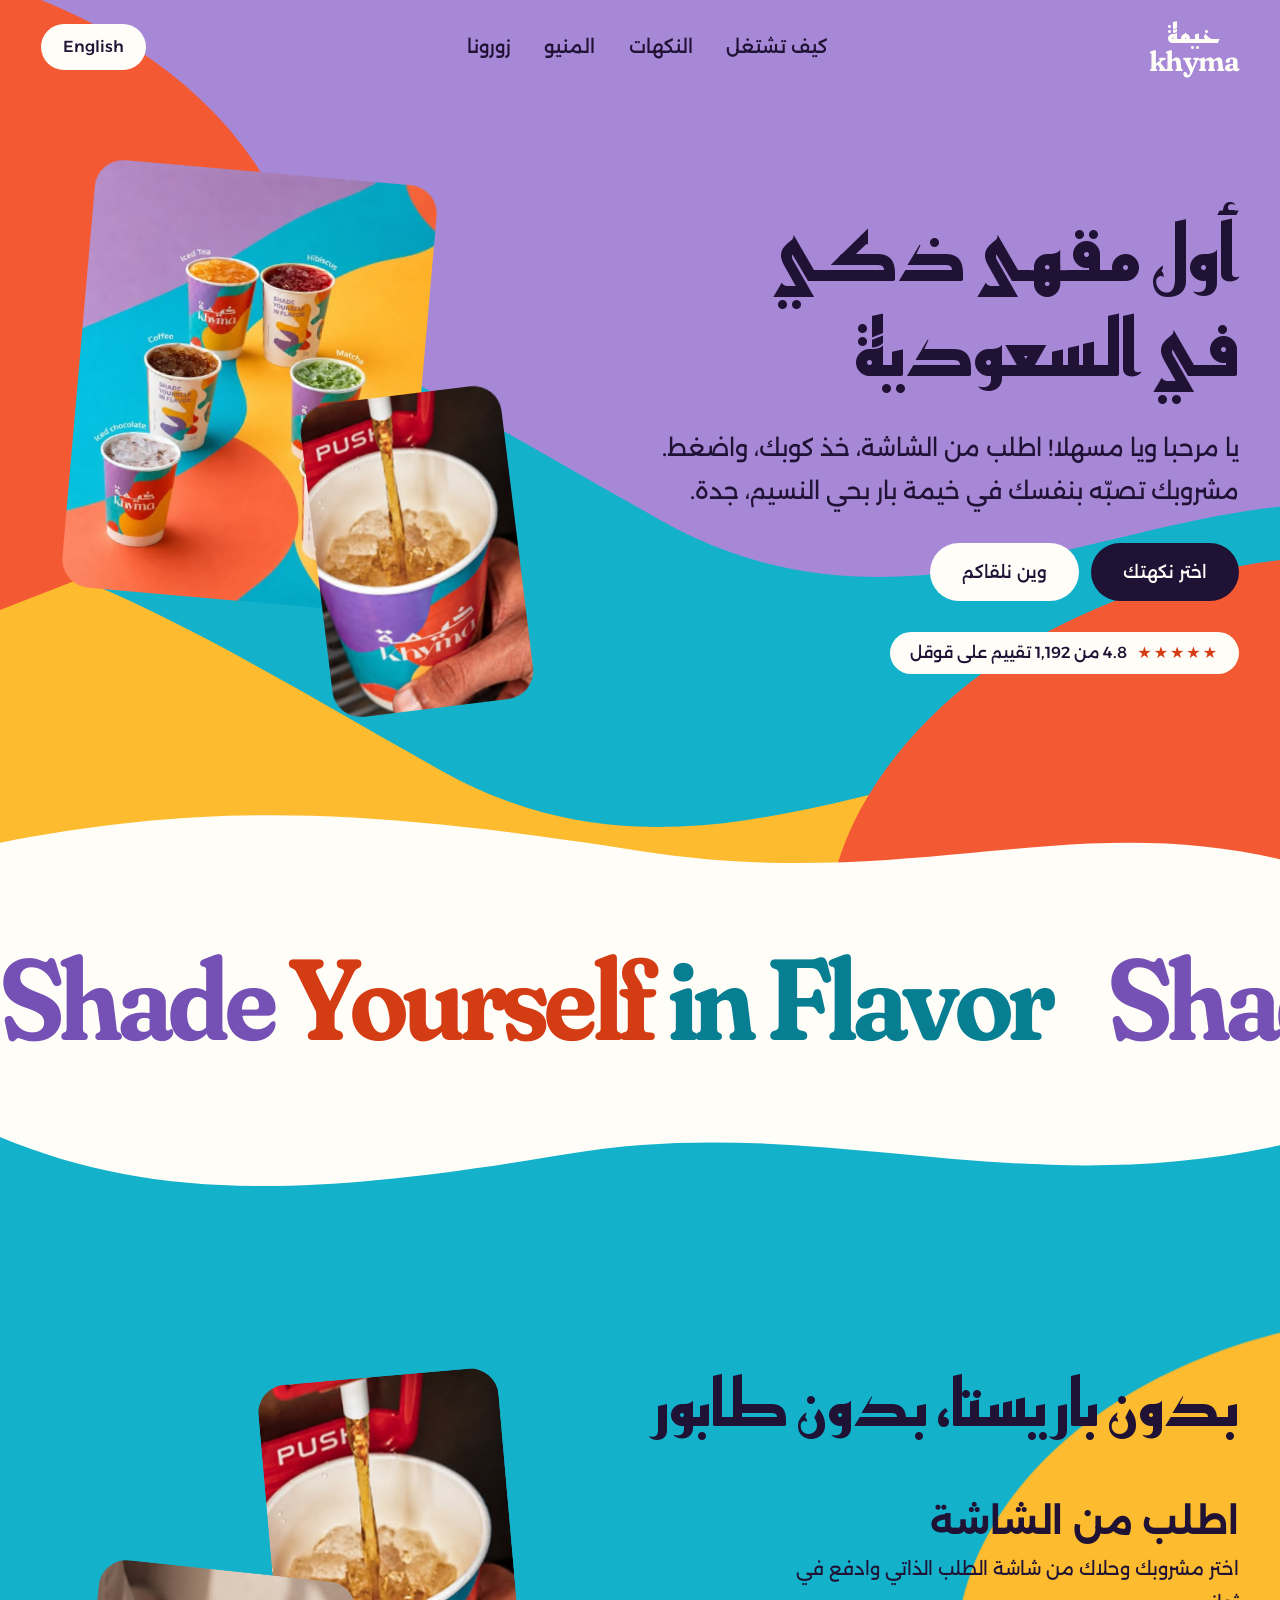
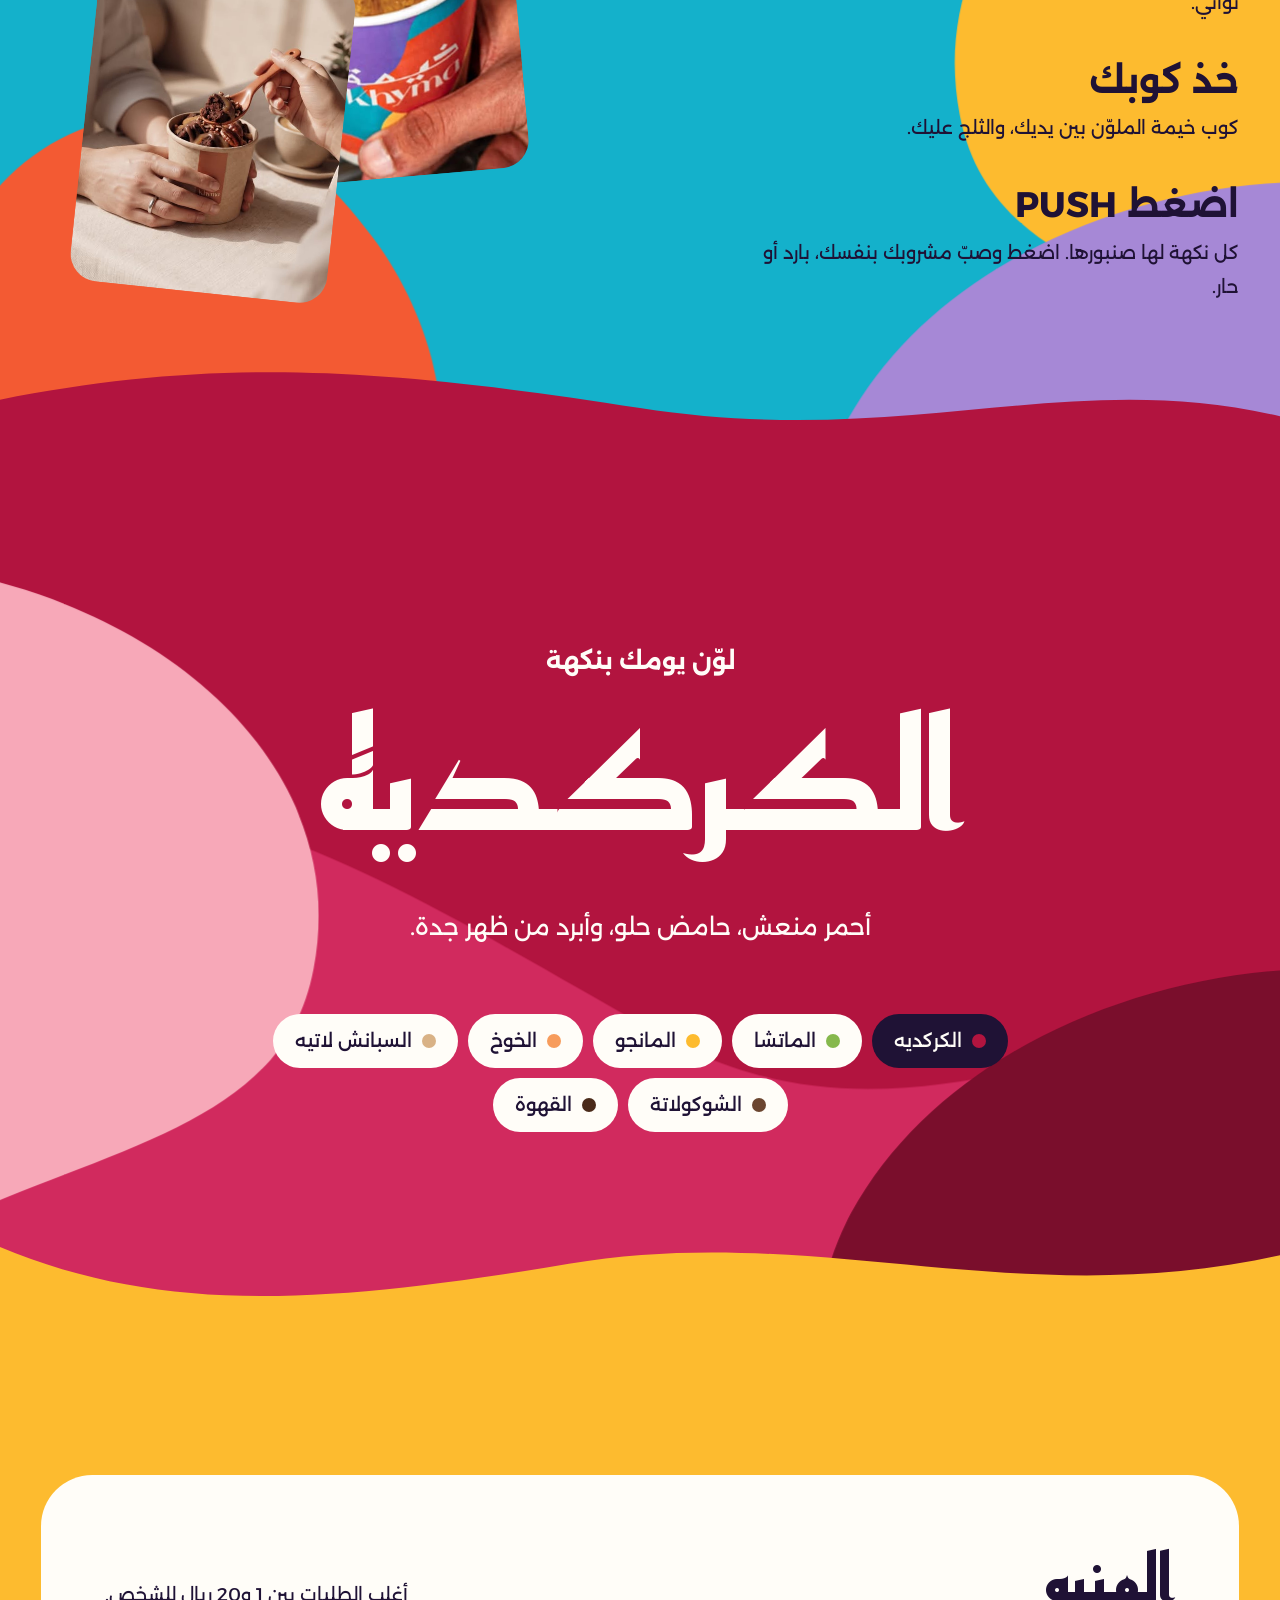
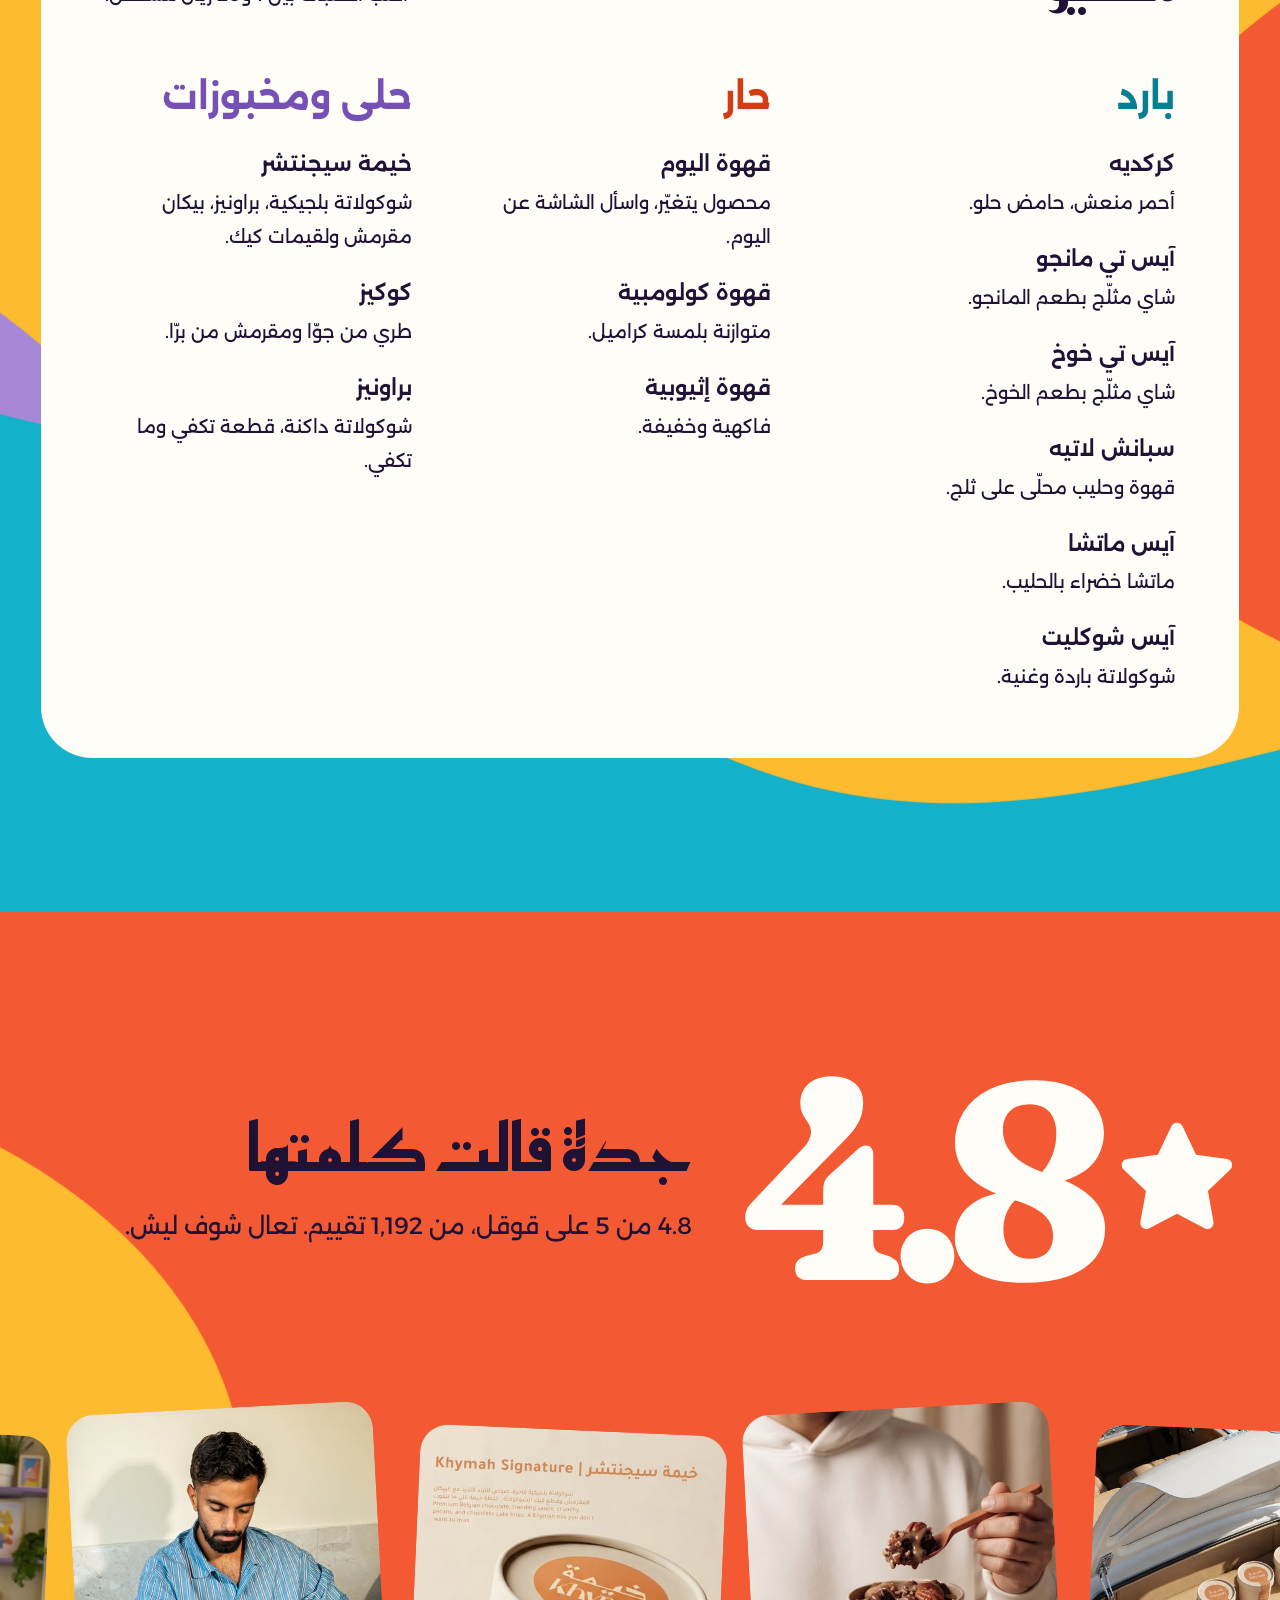
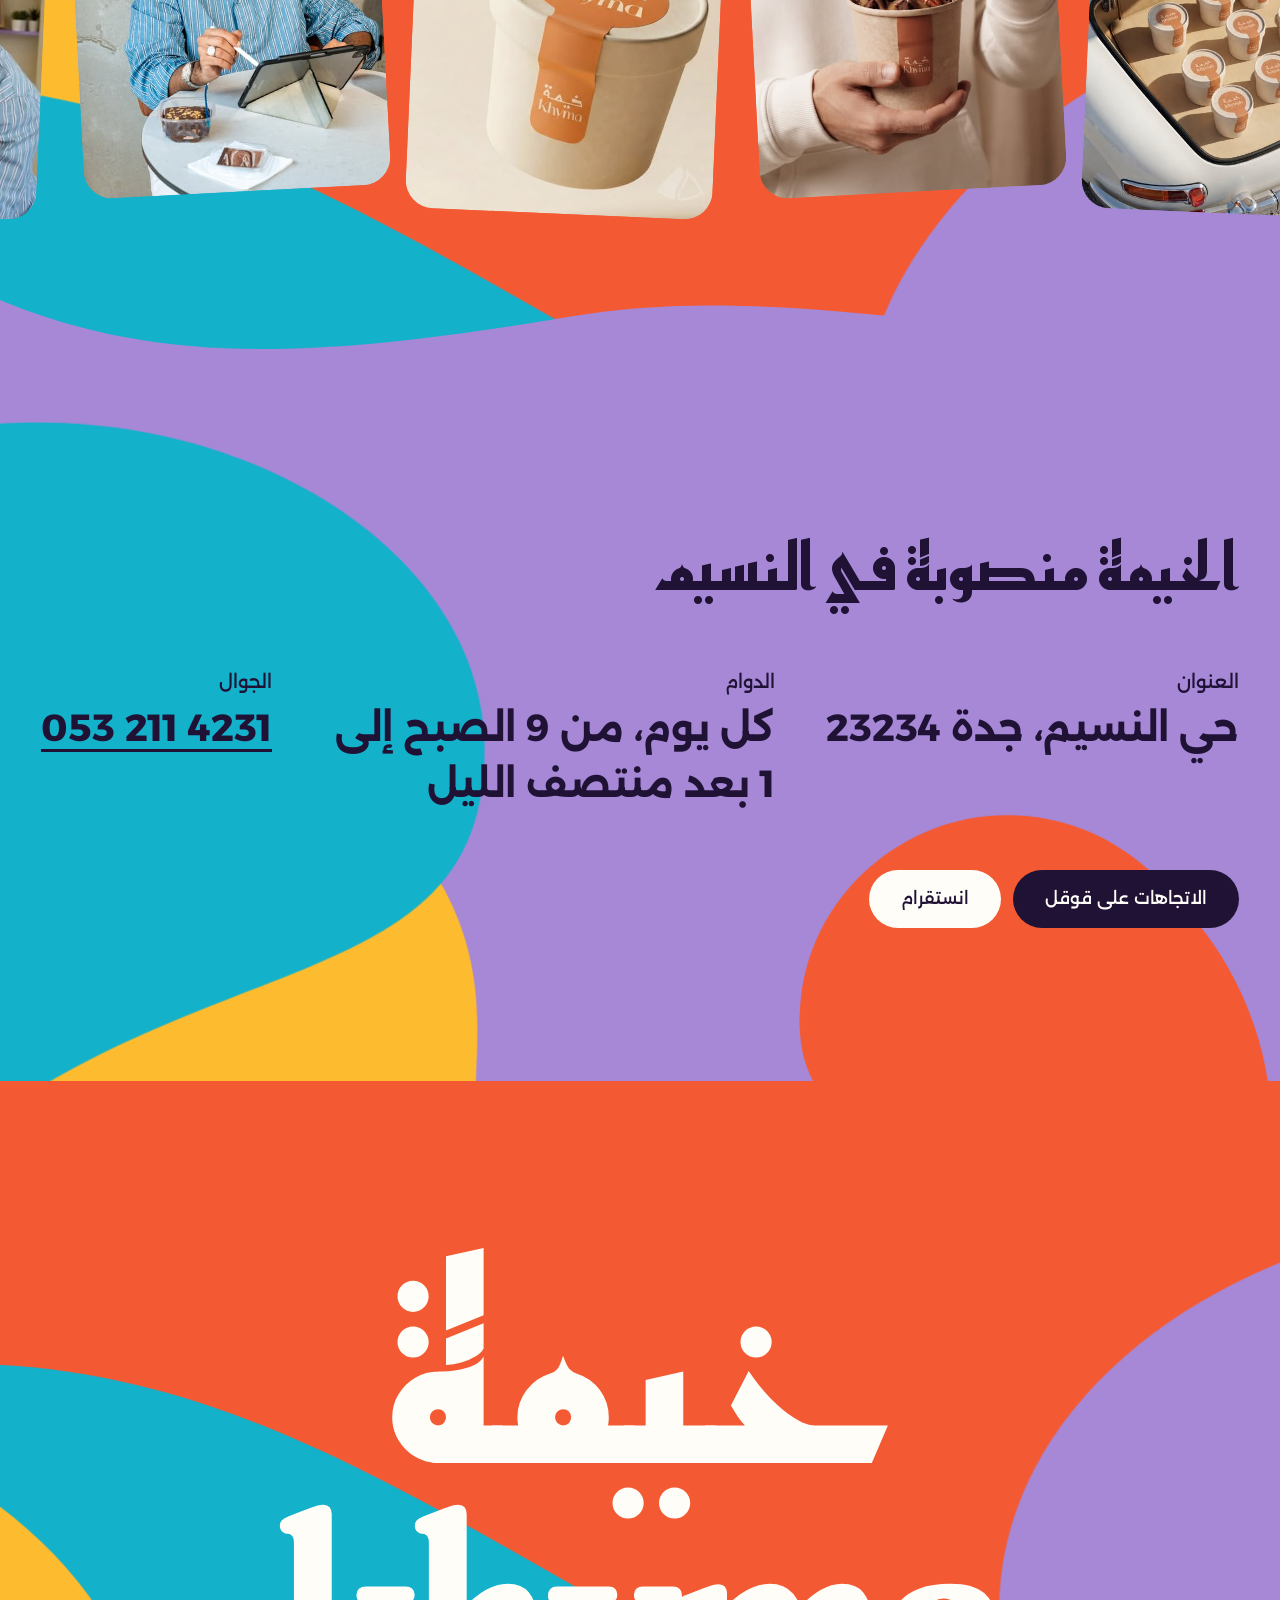
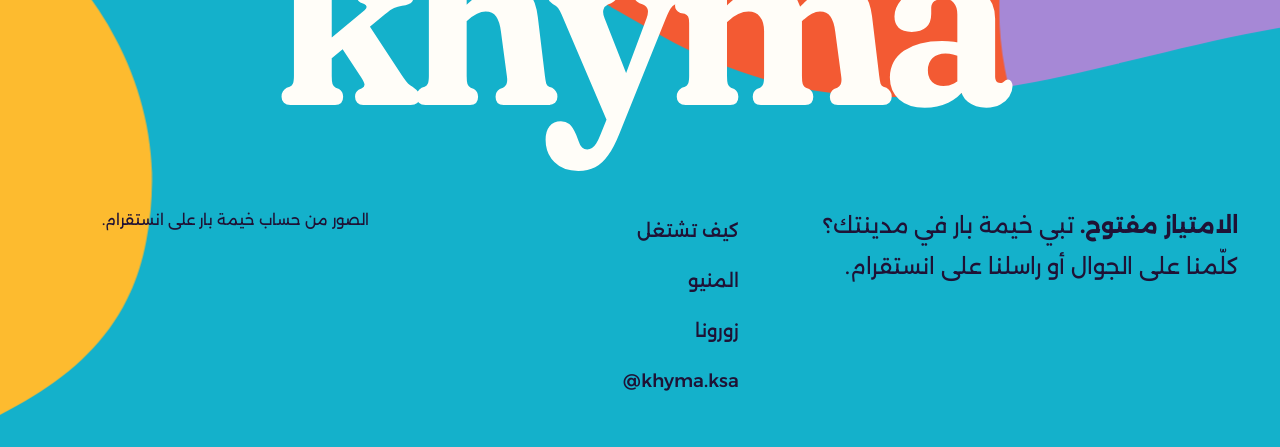
==== index.html @ 9ad88adf "Khyma Bar site: Arabic home page, English at /en/, Google business details" ====
<!doctype html>
<html lang="ar" dir="rtl">
<head>
<meta charset="utf-8">
<meta name="viewport" content="width=device-width, initial-scale=1">
<title>خيمة بار — أول مقهى ذكي في السعودية</title>
<meta name="description" content="خيمة بار في حي النسيم بجدة: أول مقهى ذكي بخدمة ذاتية في السعودية.">
<link rel="canonical" href="https://khyma.example/">
<link rel="alternate" hreflang="ar" href="https://khyma.example/">
<link rel="alternate" hreflang="en" href="https://khyma.example/en/">
<link rel="alternate" hreflang="x-default" href="https://khyma.example/">
<script type="application/ld+json">{"@context":"https://schema.org","@type":"CafeOrCoffeeShop","name":"خيمة بار | Khyma Bar","alternateName":["Khyma Bar","خيمة بار","KhymaBar"],"description":"First Smart Coffee Shop أول مقهى ذكي","url":"https://khyma.example/","image":"https://khyma.example/assets/cups.jpg","telephone":"+966532114231","priceRange":"SAR 1–20","servesCuisine":["Coffee","Iced drinks","Desserts"],"address":{"@type":"PostalAddress","streetAddress":"An Naseem","addressLocality":"Jeddah","postalCode":"23234","addressCountry":"SA"},"openingHoursSpecification":[{"@type":"OpeningHoursSpecification","dayOfWeek":["Monday","Tuesday","Wednesday","Thursday","Friday","Saturday","Sunday"],"opens":"09:00","closes":"01:00"}],"hasMap":"https://share.google/LYpn0xB94XX6vzRKe","sameAs":["https://www.instagram.com/khyma.ksa/"]}</script>
<meta name="theme-color" content="#A688D6">
<meta property="og:type" content="website">
<meta property="og:title" content="خيمة بار — أول مقهى ذكي في السعودية">
<meta property="og:url" content="https://khyma.example/">
<meta property="og:locale" content="ar_SA">
<meta property="og:locale:alternate" content="en_US">
<meta property="og:description" content="خيمة بار في حي النسيم بجدة: أول مقهى ذكي بخدمة ذاتية في السعودية.">
<meta property="og:image" content="https://khyma.example/assets/cups.jpg">
<link rel="icon" href="data:image/svg+xml,%3Csvg xmlns='http://www.w3.org/2000/svg' viewBox='0 0 64 64'%3E%3Crect width='64' height='64' rx='18' fill='%23A688D6'/%3E%3Cpath d='M0 40C14 28 26 46 40 34S56 14 64 20V64H0Z' fill='%2314B1CB'/%3E%3Cpath d='M64 6C50 2 38 14 42 28C45 40 56 38 64 46Z' fill='%23F35A33'/%3E%3Cpath d='M0 64V44C10 38 22 44 26 54C28 60 26 62 30 64Z' fill='%23FDBB2F'/%3E%3C/svg%3E">
<link rel="preconnect" href="https://fonts.googleapis.com">
<link rel="preconnect" href="https://fonts.gstatic.com" crossorigin>
<link href="https://fonts.googleapis.com/css2?family=Fraunces:opsz,wght,SOFT,WONK@9..144,400..800,100,1&family=Reem+Kufi:wght@400..700&family=Alexandria:wght@300..700&display=swap" rel="stylesheet">
<link rel="stylesheet" href="styles.css">
<script>document.documentElement.classList.add('js')</script>
</head>
<body>

<!-- the five wave shapes every mural on the page is cut from -->
<svg width="0" height="0" style="position:absolute" aria-hidden="true">
  <defs>
    <path id="w-sweep" d="M-200 560C120 380 380 700 700 520S1240 180 1640 320V1100H-200Z"/>
    <path id="w-tongue" d="M1640 -40C1320 -80 1010 120 1060 380C1100 590 1380 560 1640 760Z"/>
    <path id="w-hill" d="M-200 1100V470C40 380 380 470 500 690C590 860 470 980 600 1100Z"/>
    <path id="w-cap" d="M-200 -200H820C760 60 520 120 380 300C250 470 20 420 -200 560Z"/>
    <path id="w-drop" d="M0 -160C150 -190 290 -70 280 80C272 200 150 190 120 300C90 410 -90 430 -190 330C-290 230 -250 60 -170 -40C-120 -105 -70 -146 0 -160Z"/>
  </defs>
</svg>

<header class="bar">
  <a class="logo" href="#top" aria-label="Khyma Bar"><span class="logo-ar">خيمة</span><span class="logo-en">khyma</span></a>
  <nav class="nav" aria-label="الرئيسية" data-i18n-attr="aria-label:nav.label">
    <a href="#how" data-i18n="nav.how">كيف تشتغل</a>
    <a href="#flavour" data-i18n="nav.flavour">النكهات</a>
    <a href="#menu" data-i18n="nav.menu">المنيو</a>
    <a href="#visit" data-i18n="nav.visit">زورونا</a>
  </nav>
  <a class="lang" id="lang" href="en/" lang="en" hreflang="en">English</a>
</header>

<main id="top">

<!-- HERO -->
<section class="scene hero" style="--base:var(--lav)">
  <div class="mural" aria-hidden="true"><svg viewBox="0 0 1440 900" preserveAspectRatio="xMidYMid slice">
    <g class="par" style="--s:70"><use class="dr" href="#w-sweep" fill="var(--teal)"/></g>
    <g class="par" style="--s:120"><g transform="translate(220 250)"><use class="dr" href="#w-sweep" fill="var(--sun)" style="--t:31s"/></g></g>
    <g class="par" style="--s:40"><use class="dr" href="#w-tongue" fill="var(--coral)" style="--t:23s"/></g>
    <g class="par" style="--s:160"><g transform="translate(0 120)"><use class="dr" href="#w-hill" fill="var(--coral)" style="--t:27s"/></g></g>
  </svg></div>
  <div class="hero-text">
    <h1 data-i18n="hero.h1">أول مقهى ذكي في السعودية</h1>
    <p class="lead" data-i18n="hero.lead">يا مرحبا ويا مسهلا! اطلب من الشاشة، خذ كوبك، واضغط. مشروبك تصبّه بنفسك في خيمة بار بحي النسيم، جدة.</p>
    <div class="actions">
      <a class="btn" href="#flavour" data-i18n="hero.cta">اختر نكهتك</a>
      <a class="btn btn-light" href="#visit" data-i18n="hero.visit">وين نلقاكم</a>
    </div>
    <p class="rating"><span class="stars" aria-hidden="true">★★★★★</span> <span data-i18n="hero.rating">4.8 من 1,192 تقييم على قوقل</span></p>
  </div>
  <div class="hero-pics">
    <img class="pic pic-a" src="assets/cups.jpg" width="512" height="640" alt="ستة أكواب خيمة الملوّنة: شاي مثلّج، كركديه، قهوة، ماتشا، شوكولاتة مثلّجة وسبانش لاتيه" data-i18n-attr="alt:alt.cups">
    <img class="pic pic-b" src="assets/pour.jpg" width="360" height="640" alt="القهوة تنصبّ على الثلج في كوب خيمة تحت زر PUSH" data-i18n-attr="alt:alt.pour">
  </div>
</section>

<!-- BRAND LINE -->
<section class="scene line" style="--base:var(--paper)" aria-label="Shade Yourself in Flavor">
  <svg class="edge" viewBox="0 0 1440 120" preserveAspectRatio="none" aria-hidden="true"><path d="M0 120V70C240 10 420 110 720 60S1200 0 1440 50V120Z"/></svg>
  <div class="marquee" dir="ltr" lang="en">
    <p class="track"><span><b class="t-lav">Shade</b> <b class="t-coral">Yourself</b> <b class="t-teal">in Flavor</b></span><span aria-hidden="true"><b class="t-lav">Shade</b> <b class="t-coral">Yourself</b> <b class="t-teal">in Flavor</b></span><span aria-hidden="true"><b class="t-lav">Shade</b> <b class="t-coral">Yourself</b> <b class="t-teal">in Flavor</b></span></p>
  </div>
</section>

<!-- HOW -->
<section class="scene how" id="how" style="--base:var(--teal)">
  <svg class="edge" viewBox="0 0 1440 120" preserveAspectRatio="none" aria-hidden="true"><path d="M0 120V40C300 110 520 0 800 50S1260 110 1440 30V120Z"/></svg>
  <div class="mural" aria-hidden="true"><svg viewBox="0 0 1440 900" preserveAspectRatio="xMidYMid slice">
    <g class="par" style="--s:50"><g transform="translate(1440 190) scale(-1 1)"><use class="dr" href="#w-tongue" fill="var(--sun)"/></g></g>
    <g class="par" style="--s:130"><g transform="translate(0 260)"><use class="dr" href="#w-hill" fill="var(--lav)" style="--t:29s"/></g></g>
    <g class="par" style="--s:90"><g transform="translate(1180 760)"><use class="dr" href="#w-drop" fill="var(--coral)" style="--t:21s"/></g></g>
  </svg></div>
  <div class="how-text">
    <h2 data-i18n="how.h2">بدون باريستا، بدون طابور</h2>
    <ol class="steps">
      <li class="rv"><h3 data-i18n="how.s1">اطلب من الشاشة</h3><p data-i18n="how.s1p">اختر مشروبك وحلاك من شاشة الطلب الذاتي وادفع في ثواني.</p></li>
      <li class="rv"><h3 data-i18n="how.s2">خذ كوبك</h3><p data-i18n="how.s2p">كوب خيمة الملوّن بين يديك، والثلج عليك.</p></li>
      <li class="rv"><h3 data-i18n="how.s3">اضغط PUSH</h3><p data-i18n="how.s3p">كل نكهة لها صنبورها. اضغط وصبّ مشروبك بنفسك، بارد أو حار.</p></li>
    </ol>
  </div>
  <div class="how-pics">
    <img class="pic pic-c rv" src="assets/pour.jpg" width="360" height="640" alt="" loading="lazy">
    <img class="pic pic-d rv" src="assets/dessert-table.jpg" width="512" height="640" alt="علبة خيمة سيجنتشر جنب فنجان قهوة" data-i18n-attr="alt:alt.table" loading="lazy">
  </div>
</section>

<!-- FLAVOUR: the live thing -->
<section class="scene flavour" id="flavour" style="--base:var(--fa)">
  <svg class="edge" viewBox="0 0 1440 120" preserveAspectRatio="none" aria-hidden="true"><path d="M0 120V70C240 10 420 110 720 60S1200 0 1440 50V120Z"/></svg>
  <div class="mural" aria-hidden="true"><svg viewBox="0 0 1440 900" preserveAspectRatio="xMidYMid slice">
    <g class="par" style="--s:80"><g transform="translate(0 140)"><use class="dr" href="#w-sweep" fill="var(--fb)"/></g></g>
    <g class="par" style="--s:140"><g transform="translate(0 200)"><use class="dr" href="#w-hill" fill="var(--fc)" style="--t:25s"/></g></g>
    <g class="par" style="--s:50"><g transform="translate(0 190)"><use class="dr" href="#w-tongue" fill="var(--fd)" style="--t:33s"/></g></g>
  </svg></div>
  <div class="flavour-in">
    <h2><span class="f-pre" data-i18n="fl.pre">لوّن يومك بنكهة</span> <span class="f-name" id="fName">الكركديه</span></h2>
    <p class="f-desc" id="fDesc" aria-live="polite"></p>
    <fieldset class="chips" id="chips"><legend class="sr" data-i18n="fl.legend">اختر النكهة</legend></fieldset>
  </div>
</section>

<!-- MENU -->
<section class="scene menu" id="menu" style="--base:var(--sun)">
  <svg class="edge" viewBox="0 0 1440 120" preserveAspectRatio="none" aria-hidden="true"><path d="M0 120V40C300 110 520 0 800 50S1260 110 1440 30V120Z"/></svg>
  <div class="mural" aria-hidden="true"><svg viewBox="0 0 1440 900" preserveAspectRatio="xMidYMid slice">
    <g class="par" style="--s:50"><g transform="translate(1440 180) scale(-1 1)"><use class="dr" href="#w-tongue" fill="var(--coral)"/></g></g>
    <g class="par" style="--s:60"><g transform="translate(0 420)"><use class="dr" href="#w-tongue" fill="var(--lav)" style="--t:30s"/></g></g>
    <g class="par" style="--s:150"><g transform="translate(0 330)"><use class="dr" href="#w-sweep" fill="var(--teal)" style="--t:24s"/></g></g>
  </svg></div>
  <div class="sheet">
    <div class="sheet-head">
      <h2 data-i18n="menu.h2">المنيو</h2>
      <p data-i18n="menu.note">أغلب الطلبات بين 1 و20 ريال للشخص.</p>
    </div>
    <div class="cols">
      <div class="col rv"><h3 class="t-teal" data-i18n="menu.cold">بارد</h3><ul>
        <li><strong data-i18n="m.hib">كركديه</strong><span data-i18n="m.hibp">أحمر منعش، حامض حلو.</span></li>
        <li><strong data-i18n="m.mango">آيس تي مانجو</strong><span data-i18n="m.mangop">شاي مثلّج بطعم المانجو.</span></li>
        <li><strong data-i18n="m.peach">آيس تي خوخ</strong><span data-i18n="m.peachp">شاي مثلّج بطعم الخوخ.</span></li>
        <li><strong data-i18n="m.span">سبانش لاتيه</strong><span data-i18n="m.spanp">قهوة وحليب محلّى على ثلج.</span></li>
        <li><strong data-i18n="m.matcha">آيس ماتشا</strong><span data-i18n="m.matchap">ماتشا خضراء بالحليب.</span></li>
        <li><strong data-i18n="m.choc">آيس شوكليت</strong><span data-i18n="m.chocp">شوكولاتة باردة وغنية.</span></li>
      </ul></div>
      <div class="col rv"><h3 class="t-coral" data-i18n="menu.hot">حار</h3><ul>
        <li><strong data-i18n="m.day">قهوة اليوم</strong><span data-i18n="m.dayp">محصول يتغيّر، واسأل الشاشة عن اليوم.</span></li>
        <li><strong data-i18n="m.col">قهوة كولومبية</strong><span data-i18n="m.colp">متوازنة بلمسة كراميل.</span></li>
        <li><strong data-i18n="m.eth">قهوة إثيوبية</strong><span data-i18n="m.ethp">فاكهية وخفيفة.</span></li>
      </ul></div>
      <div class="col rv"><h3 class="t-lav" data-i18n="menu.sweet">حلى ومخبوزات</h3><ul>
        <li><strong data-i18n="m.sig">خيمة سيجنتشر</strong><span data-i18n="m.sigp">شوكولاتة بلجيكية، براونيز، بيكان مقرمش ولقيمات كيك.</span></li>
        <li><strong data-i18n="m.cookie">كوكيز</strong><span data-i18n="m.cookiep">طري من جوّا ومقرمش من برّا.</span></li>
        <li><strong data-i18n="m.brownie">براونيز</strong><span data-i18n="m.browniep">شوكولاتة داكنة، قطعة تكفي وما تكفي.</span></li>
      </ul></div>
    </div>
  </div>
</section>

<!-- PROOF + GALLERY -->
<section class="scene seen" id="seen" style="--base:var(--coral)">
  <svg class="edge" viewBox="0 0 1440 120" preserveAspectRatio="none" aria-hidden="true"><path d="M0 120V70C240 10 420 110 720 60S1200 0 1440 50V120Z"/></svg>
  <div class="mural" aria-hidden="true"><svg viewBox="0 0 1440 900" preserveAspectRatio="xMidYMid slice">
    <g class="par" style="--s:50"><g transform="translate(0 190)"><use class="dr" href="#w-tongue" fill="var(--sun)"/></g></g>
    <g class="par" style="--s:140"><g transform="translate(0 180)"><use class="dr" href="#w-hill" fill="var(--lav)" style="--t:28s"/></g></g>
    <g class="par" style="--s:100"><g transform="translate(0 420)"><use class="dr" href="#w-sweep" fill="var(--teal)" style="--t:34s"/></g></g>
  </svg></div>
  <div class="proof">
    <p class="big" aria-hidden="true">4.8<svg class="star" viewBox="0 0 24 24"><path d="M12 2.5l2.9 6.1 6.6.9-4.8 4.6 1.2 6.6L12 17.6 6.1 20.7l1.2-6.6L2.5 9.5l6.6-.9z"/></svg></p>
    <div>
      <h2 data-i18n="seen.h2">جدة قالت كلمتها</h2>
      <p class="lead" data-i18n="seen.p">4.8 من 5 على قوقل، من 1,192 تقييم. تعال شوف ليش.</p>
    </div>
  </div>
  <div class="strip" id="strip" tabindex="0" role="group" aria-label="صور من خيمة" data-i18n-attr="aria-label:seen.strip">
    <div class="strip-in" id="stripIn">
      <img class="pic" src="assets/dessert-car.jpg" width="512" height="640" alt="ملعقة من خيمة سيجنتشر بالشوكولاتة والبيكان" data-i18n-attr="alt:alt.sig" loading="lazy">
      <img class="pic" src="assets/trunk.jpg" width="512" height="640" alt="شنطة سيارة مليانة علب خيمة سيجنتشر" data-i18n-attr="alt:alt.trunk" loading="lazy">
      <img class="pic" src="assets/dessert-hoodie.jpg" width="512" height="640" alt="علبة خيمة سيجنتشر في اليد" data-i18n-attr="alt:alt.hoodie" loading="lazy">
      <img class="pic" src="assets/tub.jpg" width="512" height="640" alt="علبة خيمة سيجنتشر" data-i18n-attr="alt:alt.tub" loading="lazy">
      <img class="pic" src="assets/guest.jpg" width="512" height="640" alt="ضيف يشتغل على الطاولة ومعه حلى خيمة" data-i18n-attr="alt:alt.guest" loading="lazy">
      <img class="pic" src="assets/shop.jpg" width="360" height="640" alt="ركن المشروبات الحارة داخل خيمة بار" data-i18n-attr="alt:alt.shop" loading="lazy">
    </div>
  </div>
</section>

<!-- VISIT -->
<section class="scene visit" id="visit" style="--base:var(--lav)">
  <svg class="edge" viewBox="0 0 1440 120" preserveAspectRatio="none" aria-hidden="true"><path d="M0 120V40C300 110 520 0 800 50S1260 110 1440 30V120Z"/></svg>
  <div class="mural" aria-hidden="true"><svg viewBox="0 0 1440 900" preserveAspectRatio="xMidYMid slice">
    <g class="par" style="--s:60"><g transform="translate(1440 0) scale(-1 1)"><use class="dr" href="#w-hill" fill="var(--sun)"/></g></g>
    <g class="par" style="--s:50"><g transform="translate(-160 200)"><use class="dr" href="#w-tongue" fill="var(--teal)" style="--t:26s"/></g></g>
    <g class="par" style="--s:90"><g transform="translate(260 800)"><use class="dr" href="#w-drop" fill="var(--coral)" style="--t:22s"/></g></g>
  </svg></div>
  <div class="visit-in">
    <h2 data-i18n="visit.h2">الخيمة منصوبة في النسيم</h2>
    <dl class="facts">
      <div class="rv"><dt data-i18n="visit.where">العنوان</dt><dd data-i18n="visit.wherev">حي النسيم، جدة 23234</dd></div>
      <div class="rv"><dt data-i18n="visit.when">الدوام</dt><dd data-i18n="visit.whenv">كل يوم، من 9 الصبح إلى 1 بعد منتصف الليل</dd></div>
      <div class="rv"><dt data-i18n="visit.call">الجوال</dt><dd><a href="tel:+966532114231" dir="ltr">053 211 4231</a></dd></div>
    </dl>
    <div class="actions">
      <a class="btn" href="https://share.google/LYpn0xB94XX6vzRKe" rel="noopener" data-i18n="visit.dir">الاتجاهات على قوقل</a>
      <a class="btn btn-light" href="https://www.instagram.com/khyma.ksa/" rel="noopener" data-i18n="visit.ig">انستقرام</a>
    </div>
  </div>
</section>

</main>

<footer class="scene foot" style="--base:var(--coral)">
  <svg class="edge" viewBox="0 0 1440 120" preserveAspectRatio="none" aria-hidden="true"><path d="M0 120V70C240 10 420 110 720 60S1200 0 1440 50V120Z"/></svg>
  <div class="mural" aria-hidden="true"><svg viewBox="0 0 1440 900" preserveAspectRatio="xMidYMid slice">
    <g class="par" style="--s:50"><g transform="translate(1440 170) scale(-1 1)"><use class="dr" href="#w-tongue" fill="var(--lav)"/></g></g>
    <g class="par" style="--s:90"><use class="dr" href="#w-sweep" fill="var(--teal)" style="--t:30s"/></g>
    <g class="par" style="--s:50"><g transform="translate(120 330)"><use class="dr" href="#w-tongue" fill="var(--sun)" style="--t:24s"/></g></g>
  </svg></div>
  <div class="foot-in">
    <p class="wordmark" aria-hidden="true"><span class="logo-ar">خيمة</span><span class="logo-en">khyma</span></p>
    <div class="foot-row">
      <p class="foot-fr"><strong data-i18n="foot.fr">الامتياز مفتوح.</strong> <span data-i18n="foot.frp">تبي خيمة بار في مدينتك؟ كلّمنا على الجوال أو راسلنا على انستقرام.</span></p>
      <nav class="foot-links" aria-label="Footer">
        <a href="#how" data-i18n="nav.how">كيف تشتغل</a>
        <a href="#menu" data-i18n="nav.menu">المنيو</a>
        <a href="#visit" data-i18n="nav.visit">زورونا</a>
        <a href="https://www.instagram.com/khyma.ksa/" rel="noopener" dir="ltr">@khyma.ksa</a>
      </nav>
      <p class="foot-credit" data-i18n="foot.credit">الصور من حساب خيمة بار على انستقرام.</p>
    </div>
  </div>
</footer>

<script src="i18n.js"></script>
<script src="app.js"></script>
</body>
</html>
---- styles.css ----
/* Khyma Bar — the page is one continuous mural, cut from the same waves as the cup wrap */
:root {
  --lav: #A688D6; --teal: #14B1CB; --coral: #F35A33; --sun: #FDBB2F;
  --paper: #FFFDF8; --ink: #1F1235;
  --lav-d: #7550B5; --coral-d: #D43C14; --teal-d: #087E93;
  --fa: #B2143F; --fb: #D12A5E; --fc: #7A0E2C; --fd: #F7A8B8; --fi: #FFFDF8;
  --m: clamp(18px, 3.2vw, 56px);
  --pad: clamp(96px, 12vw, 190px);
  --r: clamp(20px, 2.2vw, 32px);
  --ease: cubic-bezier(.2, .7, .2, 1);
  --display: "Fraunces", "Reem Kufi", serif;
  --text: "Alexandria", system-ui, sans-serif;
}
:lang(ar) { --display: "Reem Kufi", "Fraunces", serif; }
*, *::before, *::after { box-sizing: border-box; }
html { scroll-behavior: smooth; -webkit-text-size-adjust: 100%; }
body { margin: 0; background: var(--lav); color: var(--ink); font: 400 clamp(1rem, .95rem + .25vw, 1.1875rem)/1.6 var(--text); overflow-x: hidden; }
:lang(ar) body, body:lang(ar) { line-height: 1.85; }
img, svg { display: block; max-width: 100%; }
h1, h2, h3, p, ul, ol, dl, dd, fieldset { margin: 0; padding: 0; border: 0; }
ul, ol { list-style: none; }
a { color: inherit; }
h1, h2 {
  font-family: var(--display); font-weight: 650; font-variation-settings: "SOFT" 100, "WONK" 1;
  line-height: .96; letter-spacing: -0.035em; text-wrap: balance;
}
:lang(ar) :is(h1, h2) { font-weight: 700; line-height: 1.22; letter-spacing: 0; }
h1 { font-size: clamp(2.5rem, 1.2rem + 4.6vw, 5.4rem); }
:lang(en) h1 { font-size: clamp(2.4rem, 1rem + 3.9vw, 4.7rem); }
h2 { font-size: clamp(2.2rem, 1.2rem + 3.6vw, 4.5rem); }
h3 { font-family: var(--display); font-weight: 650; font-variation-settings: "SOFT" 100, "WONK" 1; font-size: clamp(1.5rem, 1.1rem + 1.4vw, 2.25rem); line-height: 1.1; letter-spacing: -0.02em; }
:lang(ar) h3 { font-family: var(--text); font-weight: 700; line-height: 1.5; letter-spacing: 0; }
.lead { font-size: clamp(1.125rem, 1rem + .6vw, 1.5rem); line-height: 1.5; max-width: 34ch; }
:lang(ar) .lead { line-height: 1.8; }
.sr { position: absolute; width: 1px; height: 1px; overflow: hidden; clip-path: inset(50%); white-space: nowrap; }
:focus-visible { outline: 3px solid var(--ink); outline-offset: 4px; border-radius: 6px; }
::selection { background: var(--ink); color: var(--paper); }
.t-lav { color: var(--lav-d); } .t-coral { color: var(--coral-d); } .t-teal { color: var(--teal-d); }

/* scenes and their murals */
.scene { position: relative; padding: var(--pad) var(--m); background: var(--base); transition: background-color .9s var(--ease); }
.scene > :not(.mural, .edge) { position: relative; z-index: 2; }
.mural { position: absolute; inset: 0; overflow: hidden; z-index: 0; }
.mural svg { width: 100%; height: 100%; }
.mural use { transition: fill .9s var(--ease); }
.par { transform: translate3d(0, calc(var(--p, 0) * var(--s, 60) * 1px), 0); will-change: transform; }
.dr { transform-box: fill-box; transform-origin: 50% 50%; animation: drift var(--t, 26s) ease-in-out infinite alternate; }
@keyframes drift { from { transform: translate(-22px, 12px) rotate(-2deg) scale(1); } to { transform: translate(26px, -16px) rotate(2.5deg) scale(1.05); } }
.edge { position: absolute; z-index: 1; inset-inline: 0; top: -99px; width: 100%; height: 100px; max-width: none; }
.edge path { fill: var(--base); transition: fill .9s var(--ease); }
[dir="rtl"] :is(.mural svg, .edge) { transform: scaleX(-1); }

/* buttons */
.btn {
  display: inline-flex; align-items: center; justify-content: center; min-height: 58px; padding: 0 32px; border-radius: 999px;
  background: var(--ink); color: var(--paper); font: 500 1.0625rem/1 var(--text); text-decoration: none;
  transition: transform .3s var(--ease), background-color .3s;
}
.btn:hover { transform: translateY(-3px) rotate(-1.5deg); background: #35215A; }
.btn:active { transform: scale(.95); }
.btn-light { background: var(--paper); color: var(--ink); }
.btn-light:hover { background: #fff; }
.actions { display: flex; flex-wrap: wrap; gap: 12px; }

/* photographs: straight prints laid on the mural */
.pic { border-radius: var(--r); object-fit: cover; background: var(--paper); transition: transform .6s var(--ease); }

/* top bar */
.bar { position: absolute; z-index: 5; inset: 0 0 auto; display: flex; align-items: center; justify-content: space-between; gap: 16px; padding: 20px var(--m); }
.logo, .wordmark { display: inline-grid; justify-items: center; color: var(--paper); text-decoration: none; line-height: 1; direction: rtl; }
.logo-ar { font: 700 1.7rem/1 "Reem Kufi", sans-serif; }
.logo-en { font: 650 1.75rem/.9 "Fraunces", serif; font-variation-settings: "SOFT" 100, "WONK" 1; letter-spacing: -0.03em; margin-top: 2px; }
.logo { transition: transform .5s var(--ease); } .logo:hover { transform: rotate(-5deg) scale(1.06); }
.nav { display: flex; gap: clamp(18px, 2.6vw, 40px); }
.nav a, .foot-links a { font-weight: 500; text-decoration: none; padding: 8px 0; }
.nav a:hover, .foot-links a:hover { text-decoration: underline; text-decoration-thickness: 2px; text-underline-offset: 7px; }
.lang { display: inline-flex; align-items: center; text-decoration: none; min-height: 46px; padding: 0 22px; border: 0; border-radius: 999px; background: var(--paper); color: var(--ink); font: 500 1rem/1 var(--text); cursor: pointer; transition: transform .3s var(--ease); }
.lang:hover { transform: translateY(-2px) rotate(2deg); } .lang:active { transform: scale(.95); }

/* hero */
.hero { display: grid; grid-template-columns: 1.25fr 1fr; gap: var(--m); align-items: center; min-height: 100svh; padding-block: 130px 150px; }
.hero-text { display: grid; gap: clamp(20px, 2.4vw, 32px); justify-items: start; }
.hero-text > * { animation: rise .8s var(--ease) both; animation-delay: calc(var(--i, 0) * 110ms); }
.hero-text > h1 { animation-name: lift; }
.hero-text > :nth-child(2) { --i: 1; } .hero-text > :nth-child(3) { --i: 2; } .hero-text > :nth-child(4) { --i: 3; }
@keyframes rise { from { opacity: 0; transform: translateY(34px); } }
@keyframes lift { from { transform: translateY(34px); } }
.rating { display: inline-flex; align-items: center; gap: 10px; padding: 10px 20px; border-radius: 999px; background: var(--paper); font-weight: 500; font-size: 1rem; line-height: 1.4; }
.stars { color: var(--coral-d); letter-spacing: 2px; }
.hero-pics { position: relative; justify-self: center; width: min(100%, 440px); aspect-ratio: 1 / 1.22; }
.pic-a { position: absolute; inset-block-start: 0; inset-inline-end: 0; width: 78%; height: auto; aspect-ratio: 4 / 5; rotate: 5deg; animation: arrive 1s var(--ease) .15s both, bob 7s ease-in-out 1.2s infinite alternate; }
.pic-b { position: absolute; inset-block-end: 0; inset-inline-start: 0; width: 46%; height: auto; aspect-ratio: 9 / 14; rotate: -7deg; animation: arrive 1s var(--ease) .35s both, bob 8s ease-in-out 1.4s infinite alternate-reverse; }
@keyframes arrive { from { opacity: 0; transform: translateY(60px) scale(.9); } }
@keyframes bob { from { translate: 0 -8px; } to { translate: 0 10px; } }
.hero-pics:hover .pic-a { transform: rotate(-3deg) scale(1.03); } .hero-pics:hover .pic-b { transform: rotate(4deg) scale(1.05); }

/* brand line */
/* the white band is shifted up by the waves at both ends (its own wave adds ~55% of the edge height above,
   the next section's wave covers ~58% of it below), so the bottom padding makes up the difference */
.line { --e: 100px; --y: clamp(20px, 3vw, 44px); padding: var(--y) 0 calc(var(--y) + var(--e) * 1.13); overflow: visible; }
@media (max-width: 900px) { .line { --e: 60px; } }
.marquee { overflow: hidden; }
.track { display: flex; width: max-content; animation: slide 26s linear infinite; }
.track span { padding-inline-end: .5em; white-space: nowrap; font: 650 clamp(3rem, 9vw, 9rem)/1.05 "Fraunces", serif; font-variation-settings: "SOFT" 100, "WONK" 1; letter-spacing: -0.04em; }
.track b { font-weight: inherit; }
@keyframes slide { to { transform: translateX(-33.333%); } }

/* how */
.how { display: grid; grid-template-columns: 1.2fr 1fr; gap: clamp(24px, 5vw, 80px); align-items: center; }
.how-text { display: grid; gap: clamp(32px, 4vw, 56px); }
.steps { display: grid; gap: clamp(22px, 2.6vw, 36px); }
.steps p { max-width: 38ch; margin-top: 4px; }
.how-pics { position: relative; justify-self: center; width: min(100%, 430px); aspect-ratio: 1 / 1.2; }
.pic-c { position: absolute; inset-block-start: 0; inset-inline-start: 0; width: 56%; height: auto; aspect-ratio: 9 / 15; rotate: -5deg; }
.pic-d { position: absolute; inset-block-end: 0; inset-inline-end: 0; width: 60%; height: auto; aspect-ratio: 4 / 5; rotate: 6deg; }

/* flavour */
.flavour { min-height: 96svh; display: grid; align-items: center; color: var(--fi); transition: color .6s, background-color .9s var(--ease); }
.flavour-in { display: grid; gap: clamp(20px, 2.6vw, 36px); justify-items: center; text-align: center; }
.flavour h2 { display: grid; gap: .1em; }
.f-pre { font-size: .42em; letter-spacing: -0.02em; }
:lang(ar) .f-pre { font-family: var(--text); font-size: .36em; letter-spacing: 0; }
.f-name { display: block; font-size: clamp(3.4rem, 1.5rem + 10vw, 11rem); line-height: .95; }
:lang(ar) .f-name { line-height: 1.25; }
.f-name.swap { animation: pop .7s var(--ease); }
@keyframes pop { from { opacity: 0; transform: translateY(40px) rotate(-4deg) scale(.92); } }
.f-desc { font-size: clamp(1.125rem, 1rem + .6vw, 1.5rem); max-width: 30ch; min-height: 3.2em; }
.chips { display: flex; flex-wrap: wrap; justify-content: center; gap: 10px; max-width: 46rem; }
.chips input { position: absolute; opacity: 0; pointer-events: none; }
.chips label {
  display: inline-flex; align-items: center; gap: 10px; min-height: 54px; padding: 0 22px; border-radius: 999px; background: var(--paper); color: var(--ink);
  font-weight: 500; cursor: pointer; transition: transform .3s var(--ease), background-color .3s, color .3s;
}
.chips label i { width: 14px; height: 14px; border-radius: 50%; background: var(--c); transition: transform .3s var(--ease); }
.chips label:hover { transform: translateY(-3px) rotate(-2deg); } .chips label:hover i { transform: scale(1.5); }
.chips input:checked + label { background: var(--ink); color: var(--paper); }
.chips input:focus-visible + label { outline: 3px solid var(--paper); outline-offset: 3px; }

/* menu */
.sheet { max-width: 1240px; margin-inline: auto; padding: clamp(28px, 5vw, 72px); border-radius: clamp(28px, 4vw, 56px); background: var(--paper); }
.sheet-head { display: flex; flex-wrap: wrap; align-items: baseline; justify-content: space-between; gap: 12px 32px; margin-bottom: clamp(32px, 4vw, 56px); }
.cols { display: grid; grid-template-columns: 1.15fr 1fr 1fr; gap: clamp(28px, 4vw, 64px); }
.col ul { display: grid; gap: 20px; margin-top: 22px; }
.col li { display: grid; gap: 2px; }
.col strong { font-weight: 600; font-size: clamp(1.125rem, 1rem + .4vw, 1.3125rem); }
.col li span { max-width: 34ch; }

/* proof + photo strip */
.seen { padding-inline: 0; overflow: hidden; }
.proof { display: grid; grid-template-columns: auto 1fr; gap: clamp(20px, 4vw, 64px); align-items: center; padding-inline: var(--m); }
.proof > div { display: grid; gap: 16px; }
.big { font: 700 clamp(7rem, 22vw, 20rem)/.8 "Fraunces", serif; font-variation-settings: "SOFT" 100, "WONK" 1; letter-spacing: -0.06em; color: var(--paper); direction: ltr; }
.big { display: flex; align-items: center; gap: .07em; }
[dir="rtl"] .big { justify-content: flex-end; }
.star { flex: none; width: .44em; height: .44em; max-width: none; fill: currentColor; stroke: currentColor; stroke-width: 2.4; stroke-linejoin: round; animation: twinkle 4.5s ease-in-out infinite alternate; }
@keyframes twinkle { from { transform: rotate(-9deg) scale(.96); } to { transform: rotate(11deg) scale(1.06); } }
.strip { margin-top: clamp(48px, 7vw, 110px); overflow-x: auto; scrollbar-width: none; scroll-snap-type: x proximity; padding: 28px var(--m); }
.strip::-webkit-scrollbar { display: none; }
/* with a mouse the strip is not a scroller: the page scroll carries the pictures across instead */
@media (hover: hover) and (pointer: fine) { .strip { overflow: clip; scroll-snap-type: none; } }
.strip-in { display: flex; gap: clamp(16px, 2.4vw, 36px); width: max-content; align-items: center; transform: translate3d(var(--x, 0px), 0, 0); }
.strip .pic { width: clamp(220px, 24vw, 330px); height: auto; aspect-ratio: 4 / 5; scroll-snap-align: center; }
.strip .pic:nth-child(odd) { rotate: -3deg; } .strip .pic:nth-child(even) { rotate: 2.5deg; translate: 0 22px; }
.strip .pic:hover { transform: scale(1.05) rotate(2deg); }

/* visit */
.visit-in { display: grid; gap: clamp(32px, 4.5vw, 64px); justify-items: start; }
.facts { display: grid; grid-template-columns: repeat(3, auto); gap: clamp(24px, 4vw, 72px); justify-content: start; }
.facts dt { font-weight: 500; }
.facts dd { font-family: var(--display); font-weight: 650; font-variation-settings: "SOFT" 100, "WONK" 1; font-size: clamp(1.5rem, 1rem + 1.7vw, 2.6rem); line-height: 1.15; max-width: 12em; }
:lang(ar) .facts dd { font-family: var(--text); font-weight: 700; line-height: 1.5; }
.facts a { text-decoration-thickness: 3px; text-underline-offset: 8px; }

/* footer */
.foot { padding-bottom: var(--m); overflow: hidden; }
.foot-in { display: grid; gap: clamp(40px, 6vw, 88px); }
.wordmark { justify-self: center; }
.wordmark .logo-ar { font-size: clamp(5rem, 21vw, 19rem); }
.wordmark .logo-en { font-size: clamp(5rem, 21vw, 19rem); margin-top: -.06em; }
.foot-row { display: grid; grid-template-columns: 1.4fr 1fr 1fr; gap: var(--m); align-items: start; }
.foot-fr { max-width: 30ch; font-size: clamp(1.125rem, 1rem + .5vw, 1.375rem); }
.foot-links { display: grid; justify-items: start; }
.foot-credit { font-size: .9375rem; }

/* entrances: content stays visible without script */
.js :is(.rv, .scene h2, .sheet, .proof .big, .proof .lead, .f-desc, .chips, .visit .actions, .strip .pic, .wordmark, .foot-row) {
  opacity: 0; transform: translateY(40px);
  transition: opacity .9s var(--ease), transform .9s var(--ease); transition-delay: calc(var(--i, 0) * 90ms);
}
.js .in { opacity: 1 !important; transform: none !important; }
.js .strip .pic.in { transition: transform .6s var(--ease); transition-delay: 0s; }

@media (max-width: 900px) {
  .nav { display: none; }
  .hero, .how { grid-template-columns: 1fr; }
  .hero { padding-block: 110px 120px; gap: 40px; }
  .hero-pics { width: min(84vw, 380px); }
  .how-pics { width: min(80vw, 360px); }
  .cols { grid-template-columns: 1fr 1fr; }
  .col:first-child { grid-row: span 2; }
  .facts { grid-template-columns: 1fr; gap: 24px; }
  .foot-row { grid-template-columns: 1fr 1fr; }
  .foot-fr { grid-column: 1 / -1; }
  .edge { top: -59px; height: 60px; }
}
@media (max-width: 560px) {
  .cols { grid-template-columns: 1fr; } .col:first-child { grid-row: auto; }
  .proof { grid-template-columns: 1fr; }
  .rating { font-size: .9375rem; padding: 10px 16px; }
  .btn { min-height: 54px; padding: 0 26px; }
  .chips label { min-height: 48px; padding: 0 18px; }
}
@media (prefers-reduced-motion: reduce) {
  html { scroll-behavior: auto; }
  *, *::before, *::after { animation: none !important; transition-duration: .01ms !important; transition-delay: 0s !important; }
  .par { transform: none; }
  .js :is(.rv, .scene h2, .sheet, .proof .big, .proof .lead, .f-desc, .chips, .visit .actions, .strip .pic, .wordmark, .foot-row) { opacity: 1; transform: none; }
}
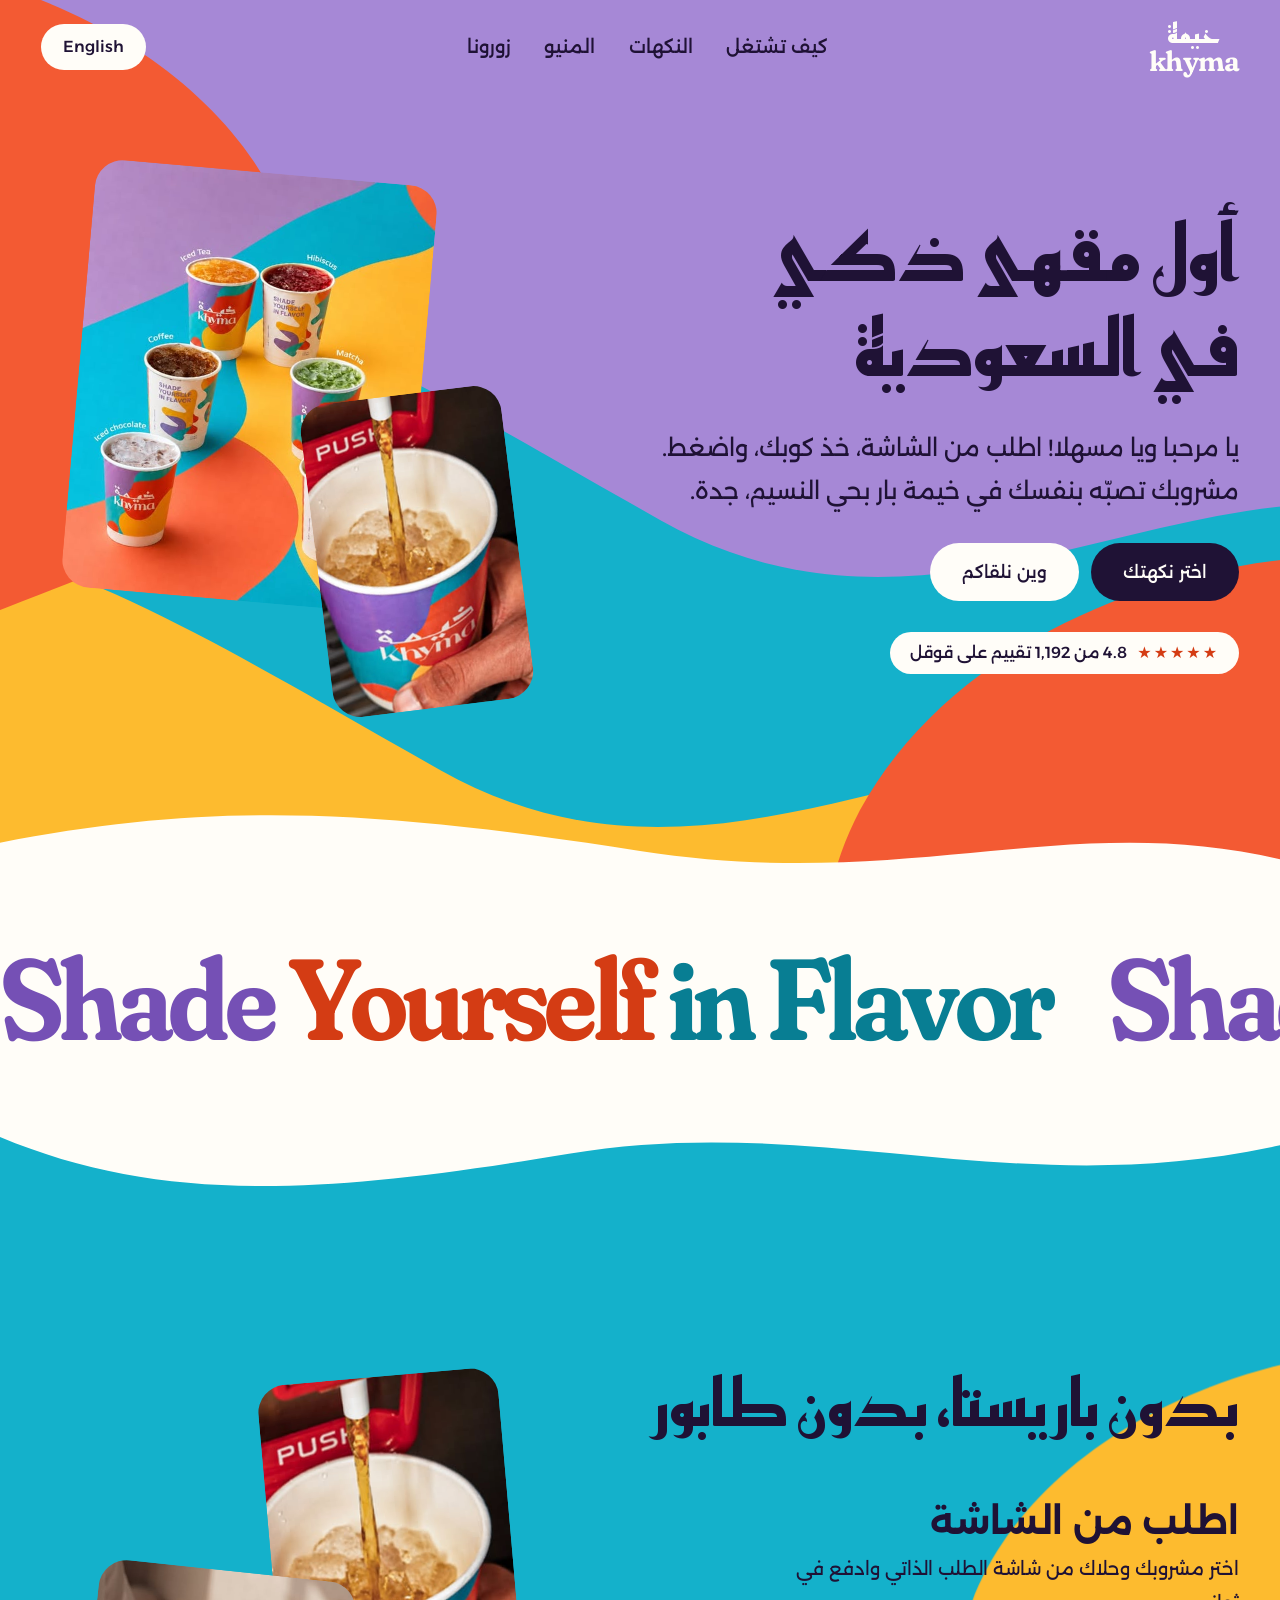
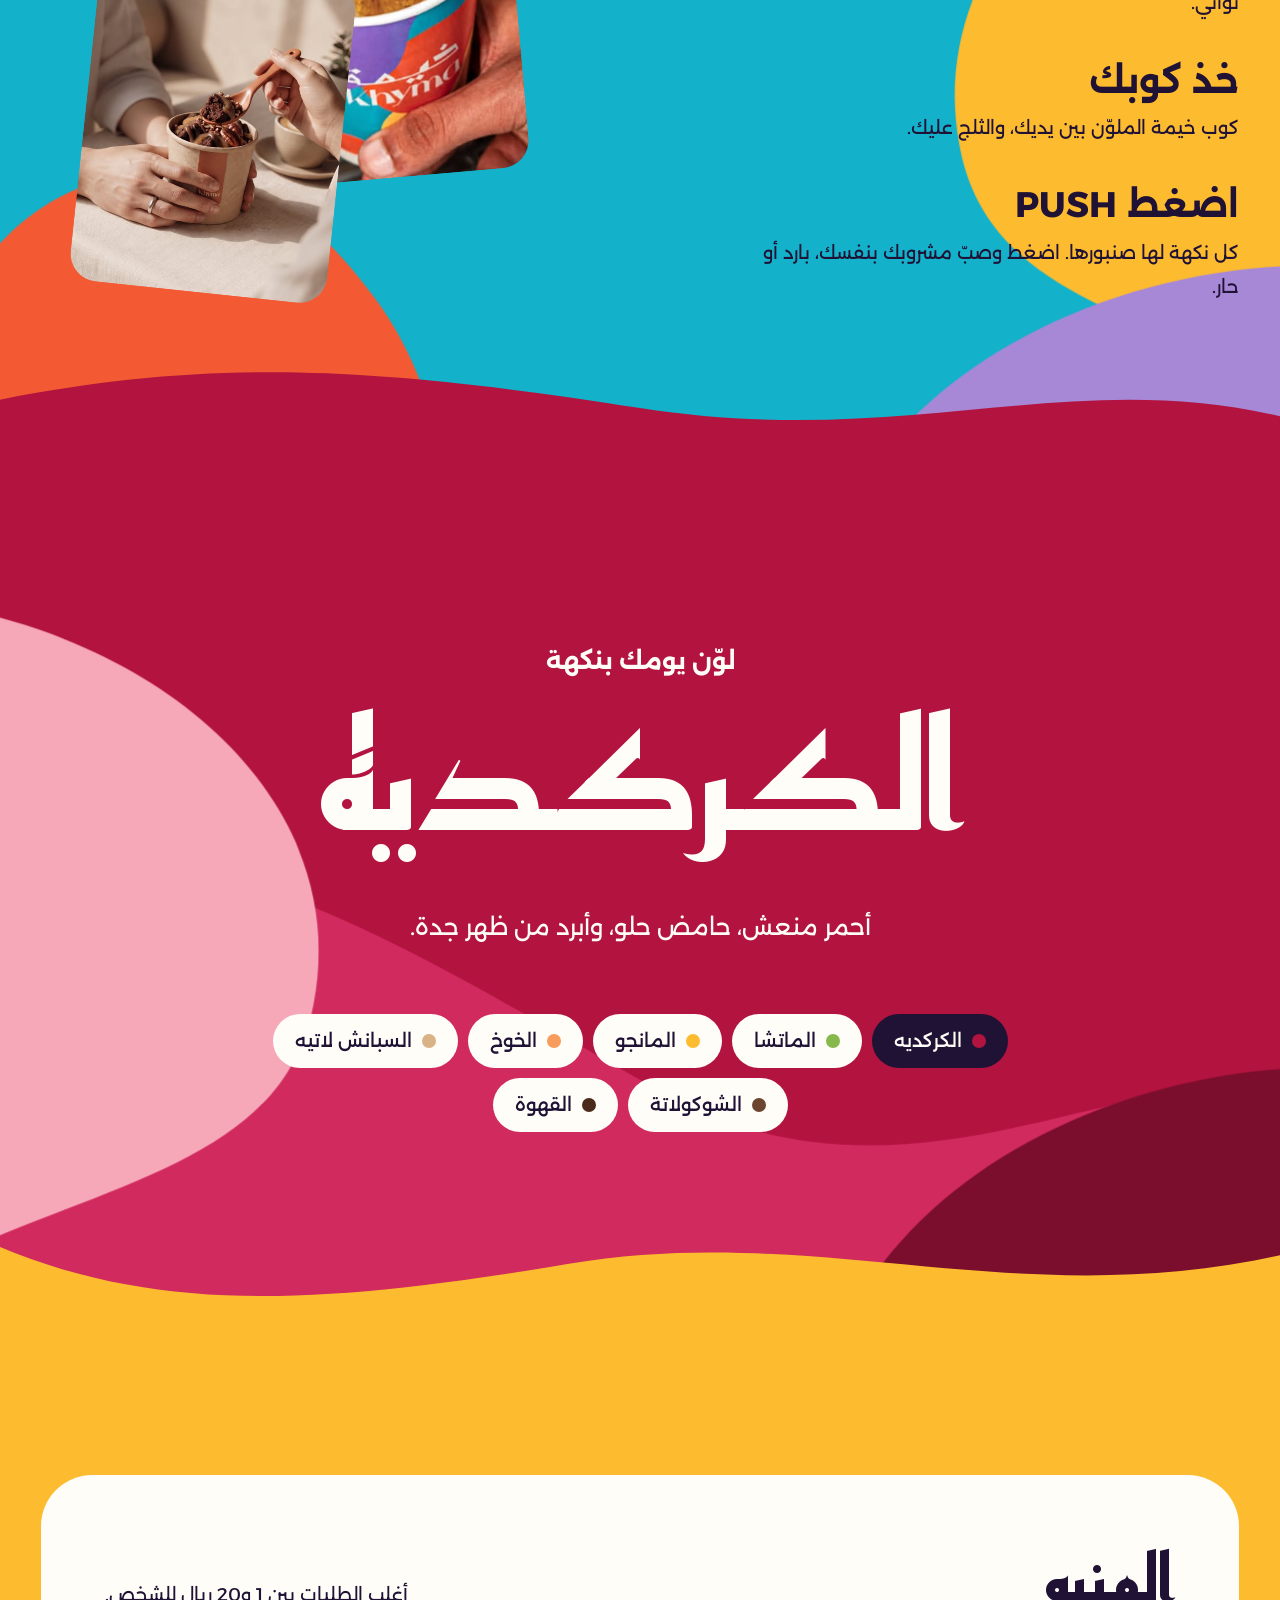
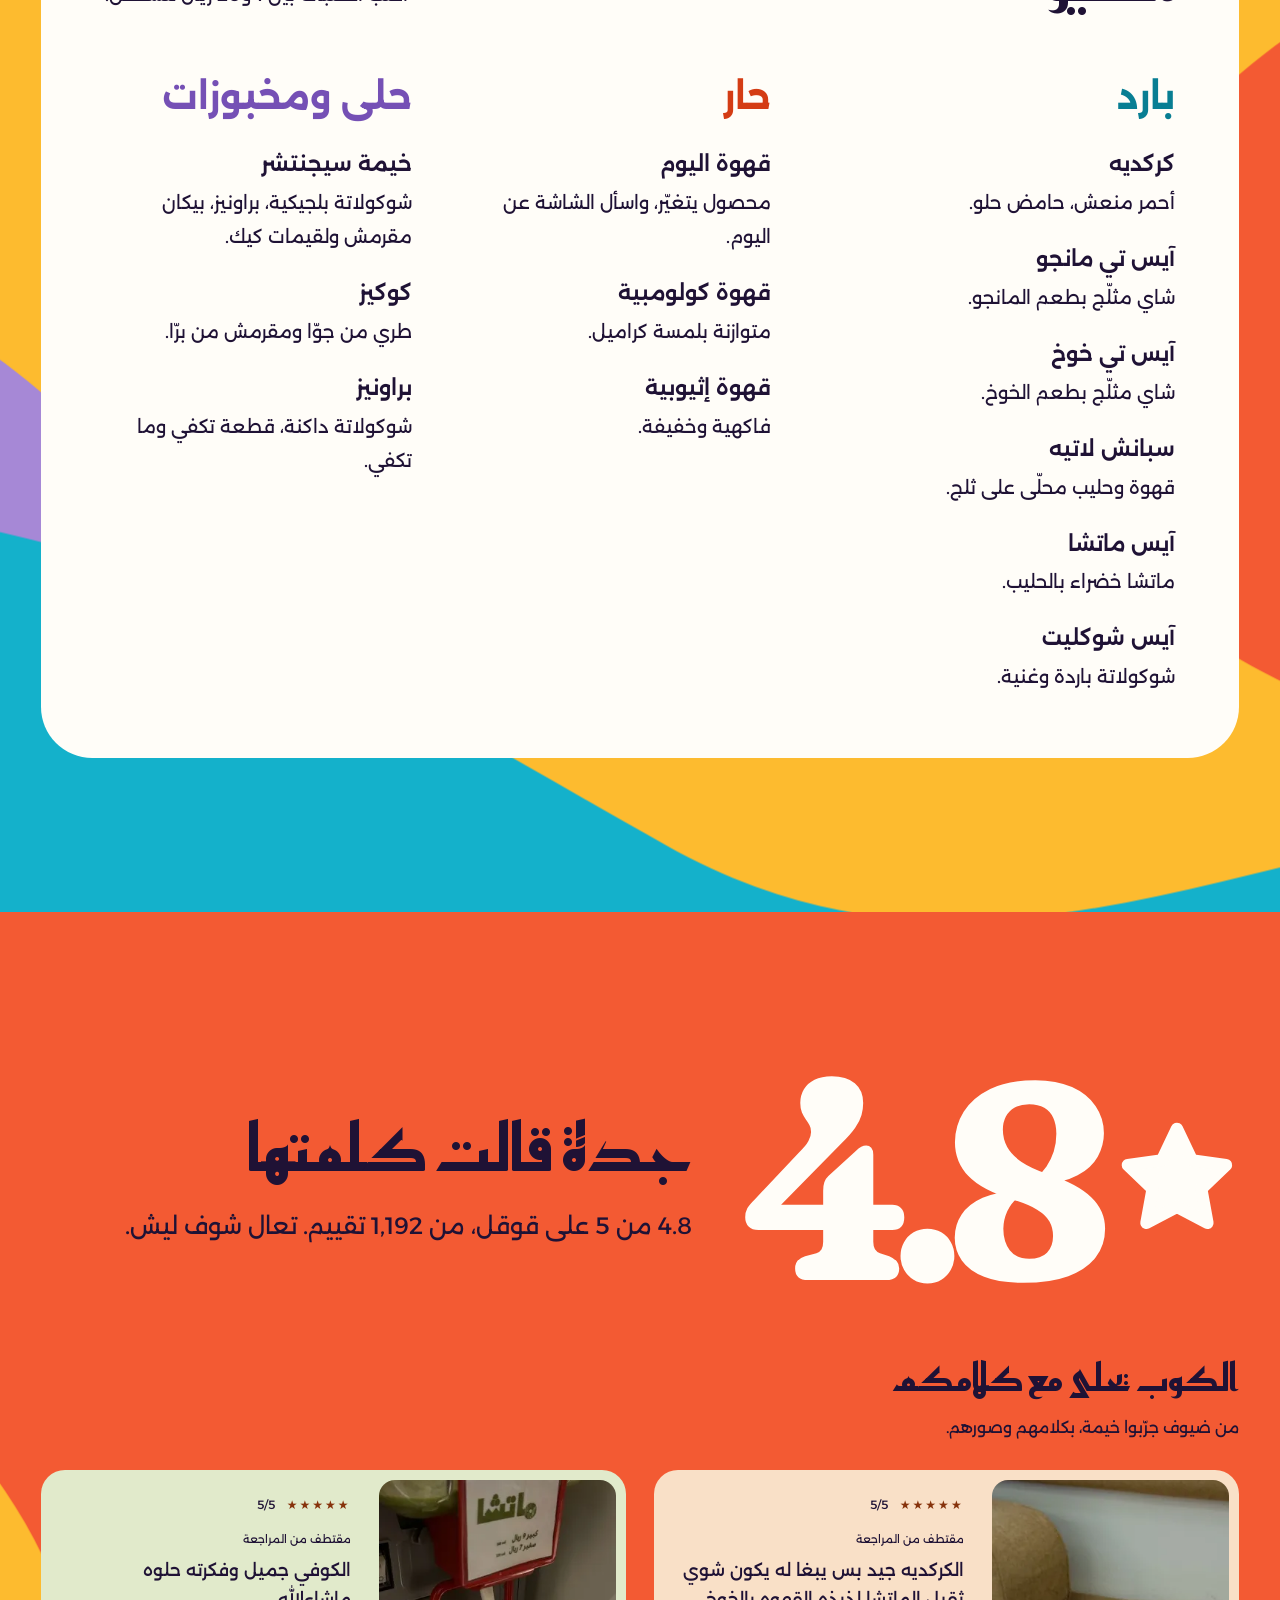
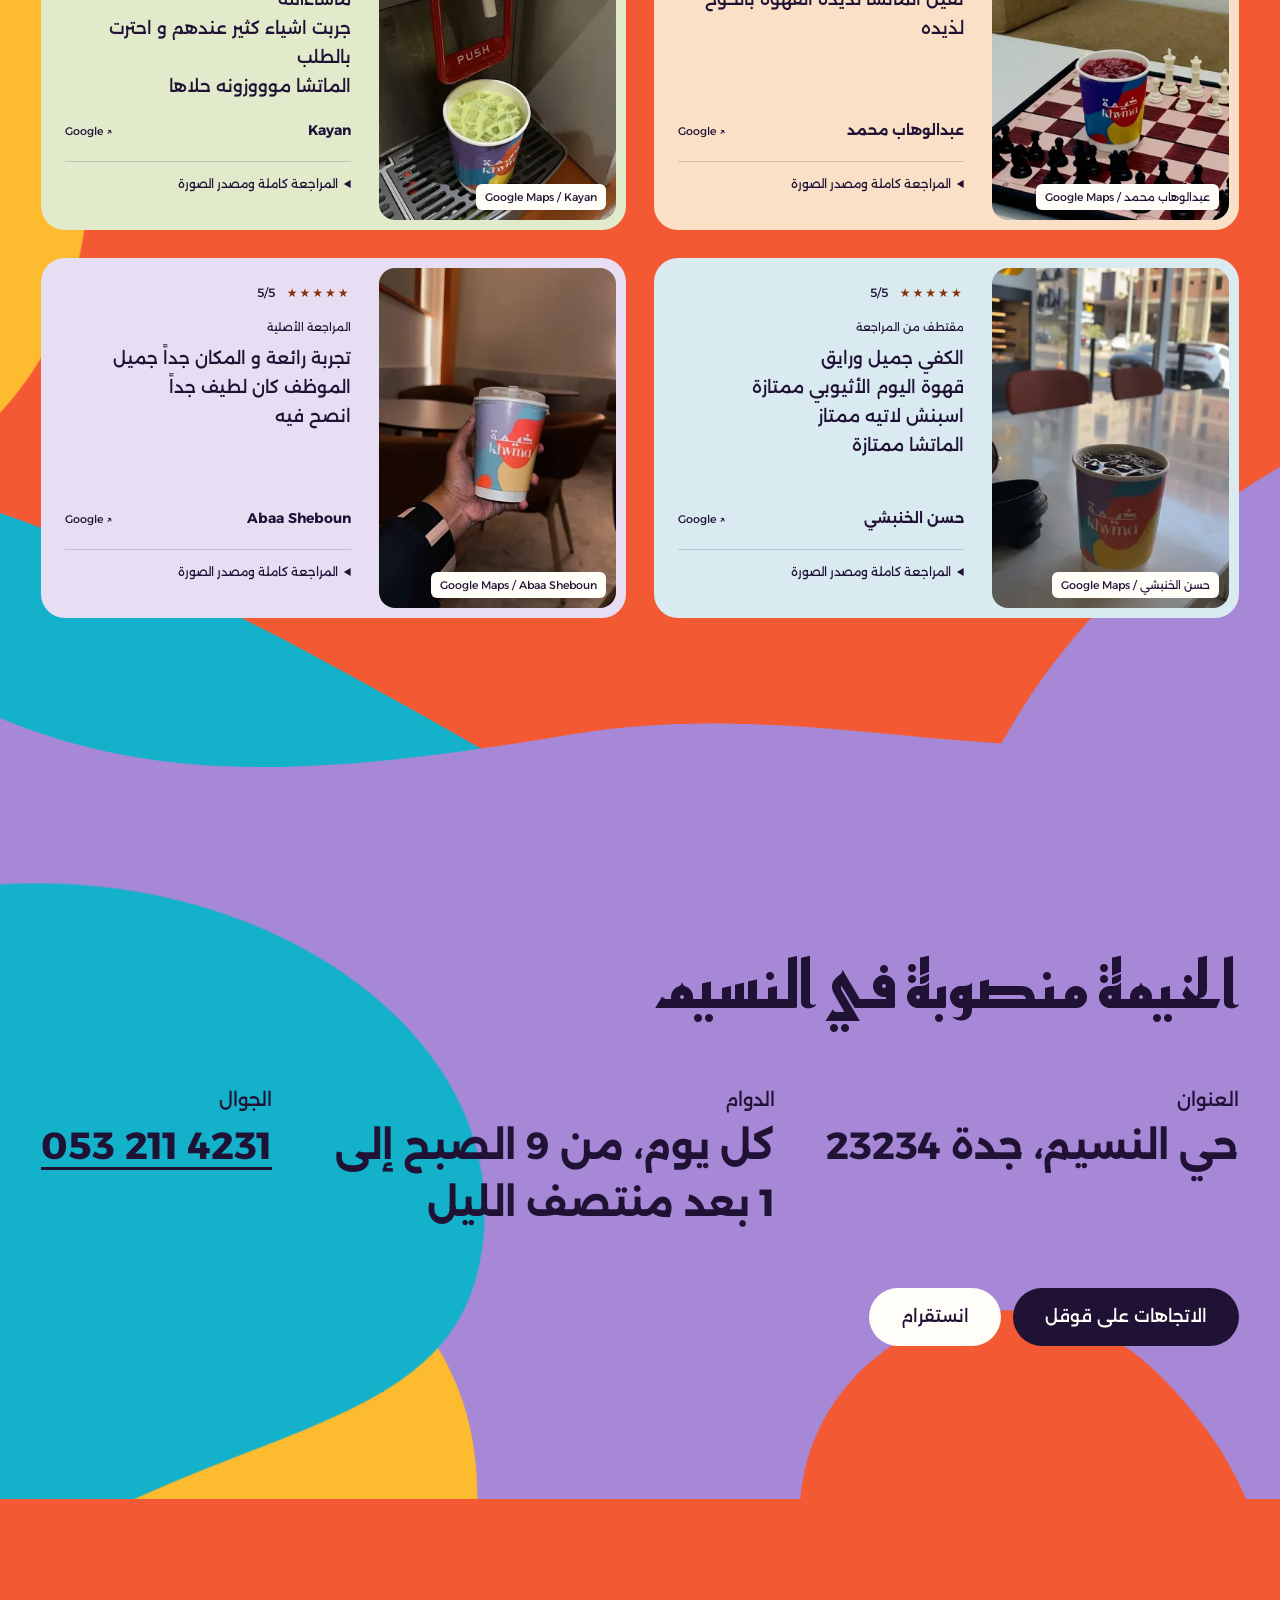
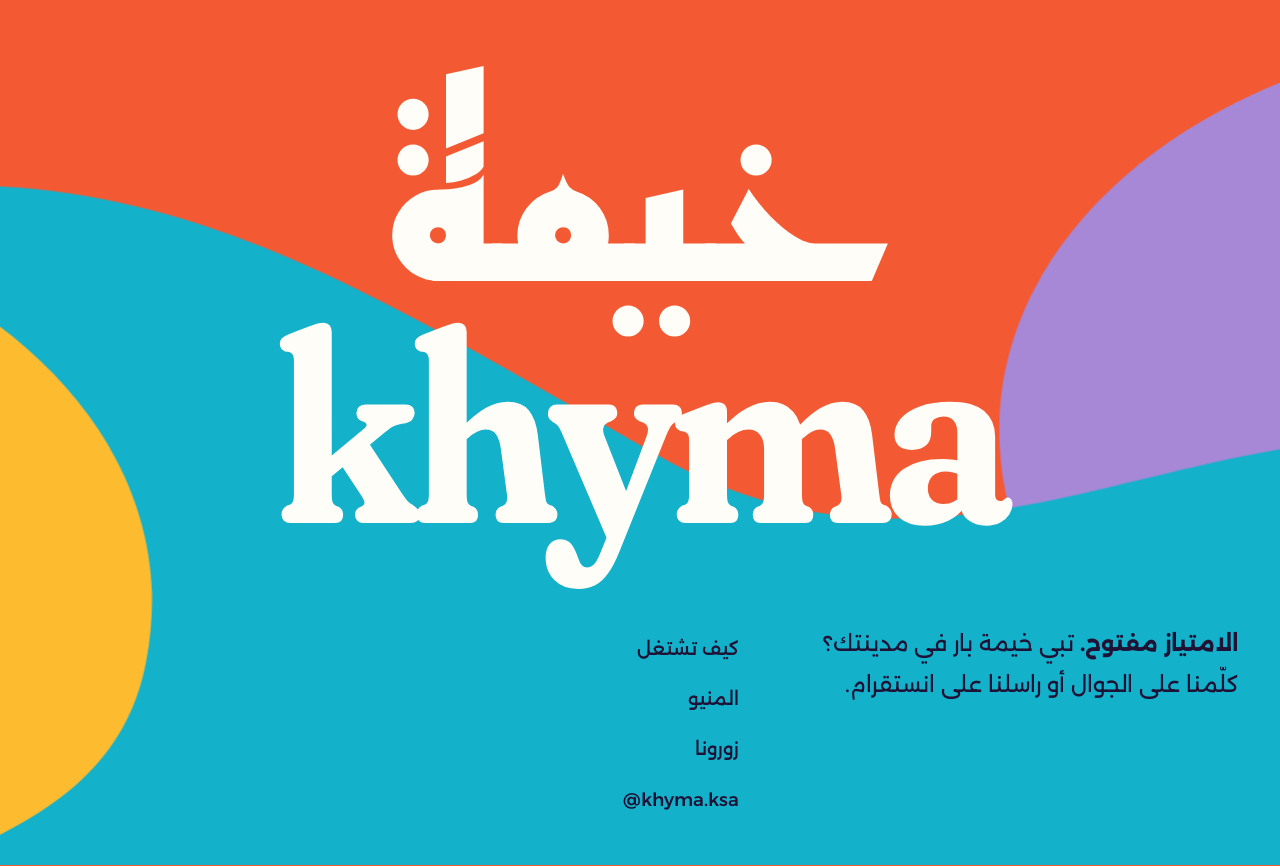
==== commit ea4f21c9: "Add verified Google review cards and improve mobile motion" ====
--- a/index.html
+++ b/index.html
@@ -5,19 +5,25 @@
 <meta name="viewport" content="width=device-width, initial-scale=1">
 <title>خيمة بار — أول مقهى ذكي في السعودية</title>
 <meta name="description" content="خيمة بار في حي النسيم بجدة: أول مقهى ذكي بخدمة ذاتية في السعودية.">
-<link rel="canonical" href="https://khyma.example/">
-<link rel="alternate" hreflang="ar" href="https://khyma.example/">
-<link rel="alternate" hreflang="en" href="https://khyma.example/en/">
-<link rel="alternate" hreflang="x-default" href="https://khyma.example/">
-<script type="application/ld+json">{"@context":"https://schema.org","@type":"CafeOrCoffeeShop","name":"خيمة بار | Khyma Bar","alternateName":["Khyma Bar","خيمة بار","KhymaBar"],"description":"First Smart Coffee Shop أول مقهى ذكي","url":"https://khyma.example/","image":"https://khyma.example/assets/cups.jpg","telephone":"+966532114231","priceRange":"SAR 1–20","servesCuisine":["Coffee","Iced drinks","Desserts"],"address":{"@type":"PostalAddress","streetAddress":"An Naseem","addressLocality":"Jeddah","postalCode":"23234","addressCountry":"SA"},"openingHoursSpecification":[{"@type":"OpeningHoursSpecification","dayOfWeek":["Monday","Tuesday","Wednesday","Thursday","Friday","Saturday","Sunday"],"opens":"09:00","closes":"01:00"}],"hasMap":"https://share.google/LYpn0xB94XX6vzRKe","sameAs":["https://www.instagram.com/khyma.ksa/"]}</script>
+<link rel="canonical" href="https://khyma-bar.vercel.app/">
+<link rel="alternate" hreflang="ar" href="https://khyma-bar.vercel.app/">
+<link rel="alternate" hreflang="en" href="https://khyma-bar.vercel.app/en/">
+<link rel="alternate" hreflang="x-default" href="https://khyma-bar.vercel.app/">
+<script type="application/ld+json">{"@context":"https://schema.org","@type":"CafeOrCoffeeShop","name":"خيمة بار | Khyma Bar","alternateName":["Khyma Bar","خيمة بار","KhymaBar"],"description":"First Smart Coffee Shop أول مقهى ذكي","url":"https://khyma-bar.vercel.app/","image":"https://khyma-bar.vercel.app/assets/cups.jpg","telephone":"+966532114231","priceRange":"SAR 1–20","servesCuisine":["Coffee","Iced drinks","Desserts"],"address":{"@type":"PostalAddress","streetAddress":"An Naseem","addressLocality":"Jeddah","postalCode":"23234","addressCountry":"SA"},"openingHoursSpecification":[{"@type":"OpeningHoursSpecification","dayOfWeek":["Monday","Tuesday","Wednesday","Thursday","Friday","Saturday","Sunday"],"opens":"09:00","closes":"01:00"}],"hasMap":"https://share.google/LYpn0xB94XX6vzRKe","sameAs":["https://www.instagram.com/khyma.ksa/"]}</script>
 <meta name="theme-color" content="#A688D6">
 <meta property="og:type" content="website">
 <meta property="og:title" content="خيمة بار — أول مقهى ذكي في السعودية">
-<meta property="og:url" content="https://khyma.example/">
+<meta property="og:url" content="https://khyma-bar.vercel.app/">
 <meta property="og:locale" content="ar_SA">
 <meta property="og:locale:alternate" content="en_US">
 <meta property="og:description" content="خيمة بار في حي النسيم بجدة: أول مقهى ذكي بخدمة ذاتية في السعودية.">
-<meta property="og:image" content="https://khyma.example/assets/cups.jpg">
+<meta property="og:image" content="https://khyma-bar.vercel.app/assets/cups.jpg">
+<meta property="og:site_name" content="Khyma Bar | خيمة بار">
+<meta property="og:image:secure_url" content="https://khyma-bar.vercel.app/assets/cups.jpg">
+<meta property="og:image:type" content="image/jpeg">
+<meta property="og:image:width" content="512">
+<meta property="og:image:height" content="640">
+<meta property="og:image:alt" content="أكواب خيمة بار الملوّنة">
 <link rel="icon" href="data:image/svg+xml,%3Csvg xmlns='http://www.w3.org/2000/svg' viewBox='0 0 64 64'%3E%3Crect width='64' height='64' rx='18' fill='%23A688D6'/%3E%3Cpath d='M0 40C14 28 26 46 40 34S56 14 64 20V64H0Z' fill='%2314B1CB'/%3E%3Cpath d='M64 6C50 2 38 14 42 28C45 40 56 38 64 46Z' fill='%23F35A33'/%3E%3Cpath d='M0 64V44C10 38 22 44 26 54C28 60 26 62 30 64Z' fill='%23FDBB2F'/%3E%3C/svg%3E">
 <link rel="preconnect" href="https://fonts.googleapis.com">
 <link rel="preconnect" href="https://fonts.gstatic.com" crossorigin>
@@ -69,7 +75,7 @@
     <p class="rating"><span class="stars" aria-hidden="true">★★★★★</span> <span data-i18n="hero.rating">4.8 من 1,192 تقييم على قوقل</span></p>
   </div>
   <div class="hero-pics">
-    <img class="pic pic-a" src="assets/cups.jpg" width="512" height="640" alt="ستة أكواب خيمة الملوّنة: شاي مثلّج، كركديه، قهوة، ماتشا، شوكولاتة مثلّجة وسبانش لاتيه" data-i18n-attr="alt:alt.cups">
+    <img class="pic pic-a" fetchpriority="high" decoding="async" src="assets/cups.jpg" width="512" height="640" alt="ستة أكواب خيمة الملوّنة: شاي مثلّج، كركديه، قهوة، ماتشا، شوكولاتة مثلّجة وسبانش لاتيه" data-i18n-attr="alt:alt.cups">
     <img class="pic pic-b" src="assets/pour.jpg" width="360" height="640" alt="القهوة تنصبّ على الثلج في كوب خيمة تحت زر PUSH" data-i18n-attr="alt:alt.pour">
   </div>
 </section>
@@ -170,15 +176,116 @@
       <p class="lead" data-i18n="seen.p">4.8 من 5 على قوقل، من 1,192 تقييم. تعال شوف ليش.</p>
     </div>
   </div>
-  <div class="strip" id="strip" tabindex="0" role="group" aria-label="صور من خيمة" data-i18n-attr="aria-label:seen.strip">
-    <div class="strip-in" id="stripIn">
-      <img class="pic" src="assets/dessert-car.jpg" width="512" height="640" alt="ملعقة من خيمة سيجنتشر بالشوكولاتة والبيكان" data-i18n-attr="alt:alt.sig" loading="lazy">
-      <img class="pic" src="assets/trunk.jpg" width="512" height="640" alt="شنطة سيارة مليانة علب خيمة سيجنتشر" data-i18n-attr="alt:alt.trunk" loading="lazy">
-      <img class="pic" src="assets/dessert-hoodie.jpg" width="512" height="640" alt="علبة خيمة سيجنتشر في اليد" data-i18n-attr="alt:alt.hoodie" loading="lazy">
-      <img class="pic" src="assets/tub.jpg" width="512" height="640" alt="علبة خيمة سيجنتشر" data-i18n-attr="alt:alt.tub" loading="lazy">
-      <img class="pic" src="assets/guest.jpg" width="512" height="640" alt="ضيف يشتغل على الطاولة ومعه حلى خيمة" data-i18n-attr="alt:alt.guest" loading="lazy">
-      <img class="pic" src="assets/shop.jpg" width="360" height="640" alt="ركن المشروبات الحارة داخل خيمة بار" data-i18n-attr="alt:alt.shop" loading="lazy">
-    </div>
+  <div class="reviews-head">
+    <div><h3 id="reviews-heading">الكوب يحلى مع كلامكم</h3>
+    <p id="reviews-help">من ضيوف جرّبوا خيمة، بكلامهم وصورهم.</p></div>
+    <div class="review-controls" hidden>
+      <button type="button" data-review-step="-1" aria-controls="review-list" aria-label="المراجعة السابقة"><span aria-hidden="true">→</span></button>
+      <button type="button" data-review-step="1" aria-controls="review-list" aria-label="المراجعة التالية"><span aria-hidden="true">←</span></button>
+    </div>
+  </div>
+  <div class="reviews" tabindex="0" role="region" aria-labelledby="reviews-heading" aria-describedby="reviews-help">
+    <ul class="review-list" id="review-list">
+      <li class="review-card">
+        <article aria-labelledby="reviewer-0">
+          <figure>
+            <a class="review-photo" href="https://lh3.googleusercontent.com/grass-cs/AABkmLcr5gsyWsIA4XNOzNugn-kBwbTmD8SHLkocH4voQfHOfl6aQ9Yoxoct9lgTXpb8gS7M4oS41PAZ2ulHIjQzL8KV3_v6igbUo42A5kL25xYetBBu-bFzpvaae0cA8_UGsogQOcP8jAIX1AGS=w800" aria-label="عرض صورة من عبدالوهاب محمد">
+              <img src="assets/reviews/hibiscus-chess-640.webp" srcset="assets/reviews/hibiscus-chess-320.webp 320w, assets/reviews/hibiscus-chess-640.webp 640w" sizes="(min-width: 1100px) 24vw, (max-width: 560px) 86vw, 360px" width="640" height="1138" style="object-position: center 62%" alt="كوب كركديه خيمة على رقعة شطرنج" loading="lazy" decoding="async">
+            </a>
+            <figcaption><span class="sr">الصورة: </span><bdi>عبدالوهاب محمد</bdi> / Google Maps</figcaption>
+          </figure>
+          <div class="review-body">
+            <span class="review-rating" aria-label="5 من 5 نجوم"><span aria-hidden="true">★★★★★</span><bdi>5/5</bdi></span>
+            <div class="review-quote"><p class="review-label">مقتطف من المراجعة</p><blockquote lang="ar" dir="rtl">الكركديه جيد بس يبغا له يكون شوي ثقيل الماتشا لذيذه القهوه بالخوخ لذيده</blockquote></div>
+            <h3 id="reviewer-0"><a href="https://www.google.com/search?q=Khyma+Bar&amp;kgmid=/g/11y8cc_nw8#lrd=0x15c3cf0001c47fc5:0x6559f674a6dd189e,1,,,,&amp;rft=%D8%A7%D9%84%D9%83%D8%B1%D9%83%D8%AF%D9%8A%D9%87%20%D8%AC%D9%8A%D8%AF"><bdi>عبدالوهاب محمد</bdi><span class="review-google">Google ↗</span></a></h3>
+            <details class="review-original"><summary>المراجعة كاملة ومصدر الصورة</summary>
+              <blockquote lang="ar" dir="rtl">المكان جميل خدمه حلوه الموظف مبتسم الكركديه جيد بس يبغا له يكون شوي ثقيل الماتشا لذيذه القهوه بالخوخ لذيده شكرا على المكان الحلو</blockquote>
+              <p>الصورة من <a href="https://www.google.com/maps/contrib/102477895996414169970/reviews?hl=ar"><bdi>عبدالوهاب محمد</bdi></a> / Google Maps</p>
+              <a class="review-source" href="https://www.google.com/search?q=Khyma+Bar&amp;kgmid=/g/11y8cc_nw8#lrd=0x15c3cf0001c47fc5:0x6559f674a6dd189e,1,,,,&amp;rft=%D8%A7%D9%84%D9%83%D8%B1%D9%83%D8%AF%D9%8A%D9%87%20%D8%AC%D9%8A%D8%AF">اقرأ على قوقل</a>
+            </details>
+          </div>
+        </article>
+      </li>
+      <li class="review-card">
+        <article aria-labelledby="reviewer-1">
+          <figure>
+            <a class="review-photo" href="https://lh3.googleusercontent.com/grass-cs/AABkmLeJdT8L6emMrTxXjZU4XY-Y2WXpGMnCGNQmiptyFhLPct5AwQJui5dqzvFfl5CAE1KChKvPfyHqin6AbL8PcxIYPSIzb71adyFgJGl3Er9bUZXHqggsSTZPhpBYvUaPl-E6wM5y=w800" aria-label="عرض صورة من Kayan">
+              <img src="assets/reviews/fresh-matcha-640.webp" srcset="assets/reviews/fresh-matcha-320.webp 320w, assets/reviews/fresh-matcha-640.webp 640w" sizes="(min-width: 1100px) 24vw, (max-width: 560px) 86vw, 360px" width="640" height="1138" style="object-position: center 72%" alt="كوب ماتشا بالثلج عند صنبور الماتشا" loading="lazy" decoding="async">
+            </a>
+            <figcaption><span class="sr">الصورة: </span><bdi>Kayan</bdi> / Google Maps</figcaption>
+          </figure>
+          <div class="review-body">
+            <span class="review-rating" aria-label="5 من 5 نجوم"><span aria-hidden="true">★★★★★</span><bdi>5/5</bdi></span>
+            <div class="review-quote"><p class="review-label">مقتطف من المراجعة</p><blockquote lang="ar" dir="rtl">الكوفي جميل وفكرته حلوه ماشاءالله
+جربت اشياء كثير عندهم و احترت بالطلب
+الماتشا موووزونه حلاها</blockquote></div>
+            <h3 id="reviewer-1"><a href="https://www.google.com/search?q=Khyma+Bar&amp;kgmid=/g/11y8cc_nw8#lrd=0x15c3cf0001c47fc5:0x6559f674a6dd189e,1,,,,&amp;rft=%D9%85%D9%88%D9%88%D9%88%D8%B2%D9%88%D9%86%D9%87"><bdi>Kayan</bdi><span class="review-google">Google ↗</span></a></h3>
+            <details class="review-original"><summary>المراجعة كاملة ومصدر الصورة</summary>
+              <blockquote lang="ar" dir="rtl">الكوفي جميل وفكرته حلوه ماشاءالله
+جربت اشياء كثير عندهم و احترت بالطلب
+الماتشا موووزونه حلاها
+و الموظفه ليان اخلاقها عسل 💓</blockquote>
+              <p>الصورة من <a href="https://www.google.com/maps/contrib/106170640591829200181/reviews?hl=ar"><bdi>Kayan</bdi></a> / Google Maps</p>
+              <a class="review-source" href="https://www.google.com/search?q=Khyma+Bar&amp;kgmid=/g/11y8cc_nw8#lrd=0x15c3cf0001c47fc5:0x6559f674a6dd189e,1,,,,&amp;rft=%D9%85%D9%88%D9%88%D9%88%D8%B2%D9%88%D9%86%D9%87">اقرأ على قوقل</a>
+            </details>
+          </div>
+        </article>
+      </li>
+      <li class="review-card">
+        <article aria-labelledby="reviewer-2">
+          <figure>
+            <a class="review-photo" href="https://lh3.googleusercontent.com/grass-cs/AABkmLdP7ncYwgb_Mwf7GggMOLOyjiEi7fNJaovJRqqCwTkBCqdkJFipqPRt0qv1gks0mCEXTaM62Y43qHHsikhK4cpw9sTxaCvmPhl-30UtAExlfWEmaCx7mgvR-BP73ROjxgAbEp6-=w800" aria-label="عرض صورة من حسن الخنبشي">
+              <img src="assets/reviews/coffee-window-640.webp" srcset="assets/reviews/coffee-window-320.webp 320w, assets/reviews/coffee-window-640.webp 640w" sizes="(min-width: 1100px) 24vw, (max-width: 560px) 86vw, 360px" width="640" height="1138" style="object-position: center 95%" alt="قهوة مثلجة في كوب خيمة عند النافذة" loading="lazy" decoding="async">
+            </a>
+            <figcaption><span class="sr">الصورة: </span><bdi>حسن الخنبشي</bdi> / Google Maps</figcaption>
+          </figure>
+          <div class="review-body">
+            <span class="review-rating" aria-label="5 من 5 نجوم"><span aria-hidden="true">★★★★★</span><bdi>5/5</bdi></span>
+            <div class="review-quote"><p class="review-label">مقتطف من المراجعة</p><blockquote lang="ar" dir="rtl">الكفي جميل ورايق
+قهوة اليوم الأثيوبي ممتازة
+اسبنش لاتيه ممتاز
+الماتشا ممتازة</blockquote></div>
+            <h3 id="reviewer-2"><a href="https://www.google.com/search?q=Khyma+Bar&amp;kgmid=/g/11y8cc_nw8#lrd=0x15c3cf0001c47fc5:0x6559f674a6dd189e,1,,,,&amp;rft=%D9%82%D9%87%D9%88%D8%A9%20%D8%A7%D9%84%D9%8A%D9%88%D9%85%20%D8%A7%D9%84%D8%A3%D8%AB%D9%8A%D9%88%D8%A8%D9%8A"><bdi>حسن الخنبشي</bdi><span class="review-google">Google ↗</span></a></h3>
+            <details class="review-original"><summary>المراجعة كاملة ومصدر الصورة</summary>
+              <blockquote lang="ar" dir="rtl">الكفي جميل ورايق
+قهوة اليوم الأثيوبي ممتازة
+اسبنش لاتيه ممتاز
+الماتشا ممتازة
+شكراً لغلا بشوشة ومحترمه الله يوفقها يارب
+ويبارك لكم في مالكم وحلالكم
+
+ما اقول تتكرر الزيارة سرت عميل يومي عندكم ♥️</blockquote>
+              <p>الصورة من <a href="https://www.google.com/maps/contrib/103667330890368123505/reviews?hl=ar"><bdi>حسن الخنبشي</bdi></a> / Google Maps</p>
+              <a class="review-source" href="https://www.google.com/search?q=Khyma+Bar&amp;kgmid=/g/11y8cc_nw8#lrd=0x15c3cf0001c47fc5:0x6559f674a6dd189e,1,,,,&amp;rft=%D9%82%D9%87%D9%88%D8%A9%20%D8%A7%D9%84%D9%8A%D9%88%D9%85%20%D8%A7%D9%84%D8%A3%D8%AB%D9%8A%D9%88%D8%A8%D9%8A">اقرأ على قوقل</a>
+            </details>
+          </div>
+        </article>
+      </li>
+      <li class="review-card">
+        <article aria-labelledby="reviewer-3">
+          <figure>
+            <a class="review-photo" href="https://lh3.googleusercontent.com/grass-cs/AABkmLdrhm6ujHB1UExIgBmxXi1hqrEgAkJO5QORRhRAOLPmB6aINOBO6clKl6j8Gk-6aiVoRzaWQzdaTteWTXP4o3dEdw08lXsXGWjQv4Y-zWqFSKlg824zrzD0QyxKEW9kW_TyH7fwx88e9aU=w800" aria-label="عرض صورة من Abaa Sheboun">
+              <img src="assets/reviews/cup-in-hand-640.webp" srcset="assets/reviews/cup-in-hand-320.webp 320w, assets/reviews/cup-in-hand-640.webp 640w" sizes="(min-width: 1100px) 24vw, (max-width: 560px) 86vw, 360px" width="640" height="1138" style="object-position: center 52%" alt="ضيف يحمل كوب خيمة الملوّن داخل المقهى" loading="lazy" decoding="async">
+            </a>
+            <figcaption><span class="sr">الصورة: </span><bdi>Abaa Sheboun</bdi> / Google Maps</figcaption>
+          </figure>
+          <div class="review-body">
+            <span class="review-rating" aria-label="5 من 5 نجوم"><span aria-hidden="true">★★★★★</span><bdi>5/5</bdi></span>
+            <div class="review-quote"><p class="review-label">المراجعة الأصلية</p><blockquote lang="ar" dir="rtl">تجربة رائعة و المكان جداً جميل
+الموظف كان لطيف جداً
+انصح فيه</blockquote></div>
+            <h3 id="reviewer-3"><a href="https://www.google.com/search?q=Khyma+Bar&amp;kgmid=/g/11y8cc_nw8#lrd=0x15c3cf0001c47fc5:0x6559f674a6dd189e,1,,,,&amp;rft=%D8%AA%D8%AC%D8%B1%D8%A8%D8%A9%20%D8%B1%D8%A7%D8%A6%D8%B9%D8%A9"><bdi>Abaa Sheboun</bdi><span class="review-google">Google ↗</span></a></h3>
+            <details class="review-original"><summary>المراجعة كاملة ومصدر الصورة</summary>
+              <blockquote lang="ar" dir="rtl">تجربة رائعة و المكان جداً جميل
+الموظف كان لطيف جداً
+انصح فيه</blockquote>
+              <p>الصورة من <a href="https://www.google.com/maps/contrib/109190642419817107216/reviews?hl=ar"><bdi>Abaa Sheboun</bdi></a> / Google Maps</p>
+              <a class="review-source" href="https://www.google.com/search?q=Khyma+Bar&amp;kgmid=/g/11y8cc_nw8#lrd=0x15c3cf0001c47fc5:0x6559f674a6dd189e,1,,,,&amp;rft=%D8%AA%D8%AC%D8%B1%D8%A8%D8%A9%20%D8%B1%D8%A7%D8%A6%D8%B9%D8%A9">اقرأ على قوقل</a>
+            </details>
+          </div>
+        </article>
+      </li>
+    </ul>
   </div>
 </section>
 
@@ -223,7 +330,6 @@
         <a href="#visit" data-i18n="nav.visit">زورونا</a>
         <a href="https://www.instagram.com/khyma.ksa/" rel="noopener" dir="ltr">@khyma.ksa</a>
       </nav>
-      <p class="foot-credit" data-i18n="foot.credit">الصور من حساب خيمة بار على انستقرام.</p>
     </div>
   </div>
 </footer>
--- a/styles.css
+++ b/styles.css
@@ -43,7 +43,7 @@
 .mural { position: absolute; inset: 0; overflow: hidden; z-index: 0; }
 .mural svg { width: 100%; height: 100%; }
 .mural use { transition: fill .9s var(--ease); }
-.par { transform: translate3d(0, calc(var(--p, 0) * var(--s, 60) * 1px), 0); will-change: transform; }
+.par { transform: translate3d(0, calc(var(--p, 0) * var(--s, 60) * 1px), 0); will-change: auto; }
 .dr { transform-box: fill-box; transform-origin: 50% 50%; animation: drift var(--t, 26s) ease-in-out infinite alternate; }
 @keyframes drift { from { transform: translate(-22px, 12px) rotate(-2deg) scale(1); } to { transform: translate(26px, -16px) rotate(2.5deg) scale(1.05); } }
 .edge { position: absolute; z-index: 1; inset-inline: 0; top: -99px; width: 100%; height: 100px; max-width: none; }
@@ -154,14 +154,61 @@
 [dir="rtl"] .big { justify-content: flex-end; }
 .star { flex: none; width: .44em; height: .44em; max-width: none; fill: currentColor; stroke: currentColor; stroke-width: 2.4; stroke-linejoin: round; animation: twinkle 4.5s ease-in-out infinite alternate; }
 @keyframes twinkle { from { transform: rotate(-9deg) scale(.96); } to { transform: rotate(11deg) scale(1.06); } }
-.strip { margin-top: clamp(48px, 7vw, 110px); overflow-x: auto; scrollbar-width: none; scroll-snap-type: x proximity; padding: 28px var(--m); }
-.strip::-webkit-scrollbar { display: none; }
-/* with a mouse the strip is not a scroller: the page scroll carries the pictures across instead */
-@media (hover: hover) and (pointer: fine) { .strip { overflow: clip; scroll-snap-type: none; } }
-.strip-in { display: flex; gap: clamp(16px, 2.4vw, 36px); width: max-content; align-items: center; transform: translate3d(var(--x, 0px), 0, 0); }
-.strip .pic { width: clamp(220px, 24vw, 330px); height: auto; aspect-ratio: 4 / 5; scroll-snap-align: center; }
-.strip .pic:nth-child(odd) { rotate: -3deg; } .strip .pic:nth-child(even) { rotate: 2.5deg; translate: 0 22px; }
-.strip .pic:hover { transform: scale(1.05) rotate(2deg); }
+/* Guest photographs paired with their own review, like notes from the café. */
+.reviews-head { display: flex; align-items: end; justify-content: space-between; gap: 24px; padding-inline: var(--m); margin-top: clamp(40px, 5vw, 72px); }
+.reviews-head h3 { font-family: var(--display); font-size: clamp(1.75rem, 3vw, 3rem); line-height: 1.2; }
+.reviews-head p { margin-top: 12px; max-width: 42ch; font-size: 1rem; }
+.review-controls { display: flex; gap: 10px; flex: none; }
+.review-controls[hidden] { display: none; }
+.review-controls button { width: 48px; height: 48px; border: 0; border-radius: 50%; background: var(--paper); color: var(--ink); font: 1.5rem/1 var(--text); cursor: pointer; }
+.review-controls button:hover { background: var(--sun); }
+.reviews { overflow-x: auto; overscroll-behavior-x: contain; scroll-snap-type: x proximity; scroll-padding-inline: var(--m); padding: 28px var(--m) 20px; scrollbar-width: thin; scrollbar-color: var(--ink) transparent; }
+.review-list { display: flex; align-items: flex-start; gap: 24px; }
+.review-card { --review-paper: #F9E0C7; flex: 0 0 min(360px, 86vw); min-width: 0; scroll-snap-align: start; background: var(--review-paper); color: var(--ink); border-radius: 24px; }
+.review-card:nth-child(2) { --review-paper: #E1EACB; }
+.review-card:nth-child(3) { --review-paper: #D9EAF1; }
+.review-card:nth-child(4) { --review-paper: #E8DEF4; }
+.review-card article { display: flex; flex-direction: column; }
+.review-card figure { position: relative; margin: 10px 10px 0; }
+.review-photo { display: block; overflow: hidden; border-radius: 16px; }
+.review-card img { width: 100%; height: auto; aspect-ratio: 4 / 5; object-fit: cover; }
+.review-card figcaption { position: absolute; inset-inline: 10px; bottom: 10px; width: fit-content; max-width: calc(100% - 20px); padding: 5px 9px; border-radius: 6px; background: var(--paper); color: var(--ink); font-size: .6875rem; line-height: 1.5; overflow-wrap: anywhere; pointer-events: none; }
+.review-body { display: flex; flex-direction: column; gap: 16px; padding: 24px; }
+.review-rating { display: flex; gap: 12px; align-items: center; font-size: .75rem; }
+.review-rating > span { color: #86320B; letter-spacing: 2px; }
+.review-quote { flex: 1; }
+.review-label { margin-bottom: 7px; font-size: .6875rem; }
+.review-card blockquote { margin: 0; white-space: pre-line; font-size: 1.0625rem; font-weight: 500; line-height: 1.7; overflow-wrap: anywhere; }
+.review-body h3 { font: 650 .875rem/1.6 var(--text); letter-spacing: 0; }
+.review-body h3 a { display: flex; align-items: baseline; justify-content: space-between; flex-wrap: wrap; gap: 8px; text-decoration: none; min-height: 30px; }
+.review-body h3 a:hover bdi { text-decoration: underline; text-underline-offset: 4px; }
+.review-google { font-size: .6875rem; font-weight: 400; direction: ltr; }
+.review-original { border-top: 1px solid #1F12352B; }
+.review-original summary { cursor: pointer; padding-block: 12px 0; min-height: 44px; font-size: .75rem; line-height: 1.6; }
+.review-original blockquote { margin-block: 18px; font-size: .9375rem; font-weight: 400; }
+.review-original p { font-size: .75rem; }
+.review-source { display: inline-flex; align-items: center; min-height: 44px; margin-top: 8px; font-size: .8125rem; text-underline-offset: 5px; }
+@media (min-width: 1100px) {
+  .review-controls { display: none; }
+  .reviews { overflow: visible; }
+  .review-list { display: grid; grid-template-columns: repeat(2, minmax(0, 1fr)); align-items: start; gap: 28px; }
+  .review-card article { display: grid; grid-template-columns: 44% minmax(0, 1fr); min-height: 360px; }
+  .review-card figure { margin: 10px; height: 340px; align-self: start; }
+  .review-photo { position: absolute; inset: 0; height: 100%; }
+  .review-card img { height: 100%; aspect-ratio: auto; }
+  .review-body { padding: 24px; padding-inline-start: 18px; gap: 12px; }
+}
+@media (max-width: 1099px) {
+  .review-quote { min-height: 8.3rem; }
+}
+@media (max-width: 560px) {
+  .reviews-head { align-items: start; gap: 12px; }
+  .reviews-head h3 { max-width: 13ch; }
+  .review-controls { gap: 6px; }
+  .review-controls button { width: 44px; height: 44px; }
+  .review-list { gap: 16px; }
+  .review-body { padding: 20px; }
+}
 
 /* visit */
 .visit-in { display: grid; gap: clamp(32px, 4.5vw, 64px); justify-items: start; }
@@ -180,15 +227,13 @@
 .foot-row { display: grid; grid-template-columns: 1.4fr 1fr 1fr; gap: var(--m); align-items: start; }
 .foot-fr { max-width: 30ch; font-size: clamp(1.125rem, 1rem + .5vw, 1.375rem); }
 .foot-links { display: grid; justify-items: start; }
-.foot-credit { font-size: .9375rem; }
 
 /* entrances: content stays visible without script */
-.js :is(.rv, .scene h2, .sheet, .proof .big, .proof .lead, .f-desc, .chips, .visit .actions, .strip .pic, .wordmark, .foot-row) {
+.js :is(.rv, .scene h2, .sheet, .proof .big, .proof .lead, .f-desc, .chips, .visit .actions, .wordmark, .foot-row) {
   opacity: 0; transform: translateY(40px);
   transition: opacity .9s var(--ease), transform .9s var(--ease); transition-delay: calc(var(--i, 0) * 90ms);
 }
 .js .in { opacity: 1 !important; transform: none !important; }
-.js .strip .pic.in { transition: transform .6s var(--ease); transition-delay: 0s; }
 
 @media (max-width: 900px) {
   .nav { display: none; }
@@ -214,5 +259,21 @@
   html { scroll-behavior: auto; }
   *, *::before, *::after { animation: none !important; transition-duration: .01ms !important; transition-delay: 0s !important; }
   .par { transform: none; }
-  .js :is(.rv, .scene h2, .sheet, .proof .big, .proof .lead, .f-desc, .chips, .visit .actions, .strip .pic, .wordmark, .foot-row) { opacity: 1; transform: none; }
-}
+  .js :is(.rv, .scene h2, .sheet, .proof .big, .proof .lead, .f-desc, .chips, .visit .actions, .wordmark, .foot-row) { opacity: 1; transform: none; }
+}
+
+/* Pause decorative loops outside the viewport and in background tabs. */
+.js :is(.dr, .star, .pic-a, .pic-b, .track) { animation-play-state: paused; }
+.js .motion-visible :is(.dr, .star, .pic-a, .pic-b, .track) { animation-play-state: running; }
+@media (min-width: 901px) and (hover: hover) and (pointer: fine) and (prefers-reduced-motion: no-preference) {
+  .motion-visible .par { will-change: transform; }
+}
+.motion-hidden :is(.dr, .star, .pic-a, .pic-b, .track), .marquee:hover .track, .marquee:focus-within .track { animation-play-state: paused !important; }
+@media (max-width: 900px), (hover: none), (pointer: coarse) {
+  .par { transform: none; will-change: auto; }
+  .dr, .star, .pic-a, .pic-b { animation: none; }
+}
+@media (prefers-reduced-motion: reduce) {
+  .par { transform: none; will-change: auto; }
+  .reviews { scroll-snap-type: none; }
+}
